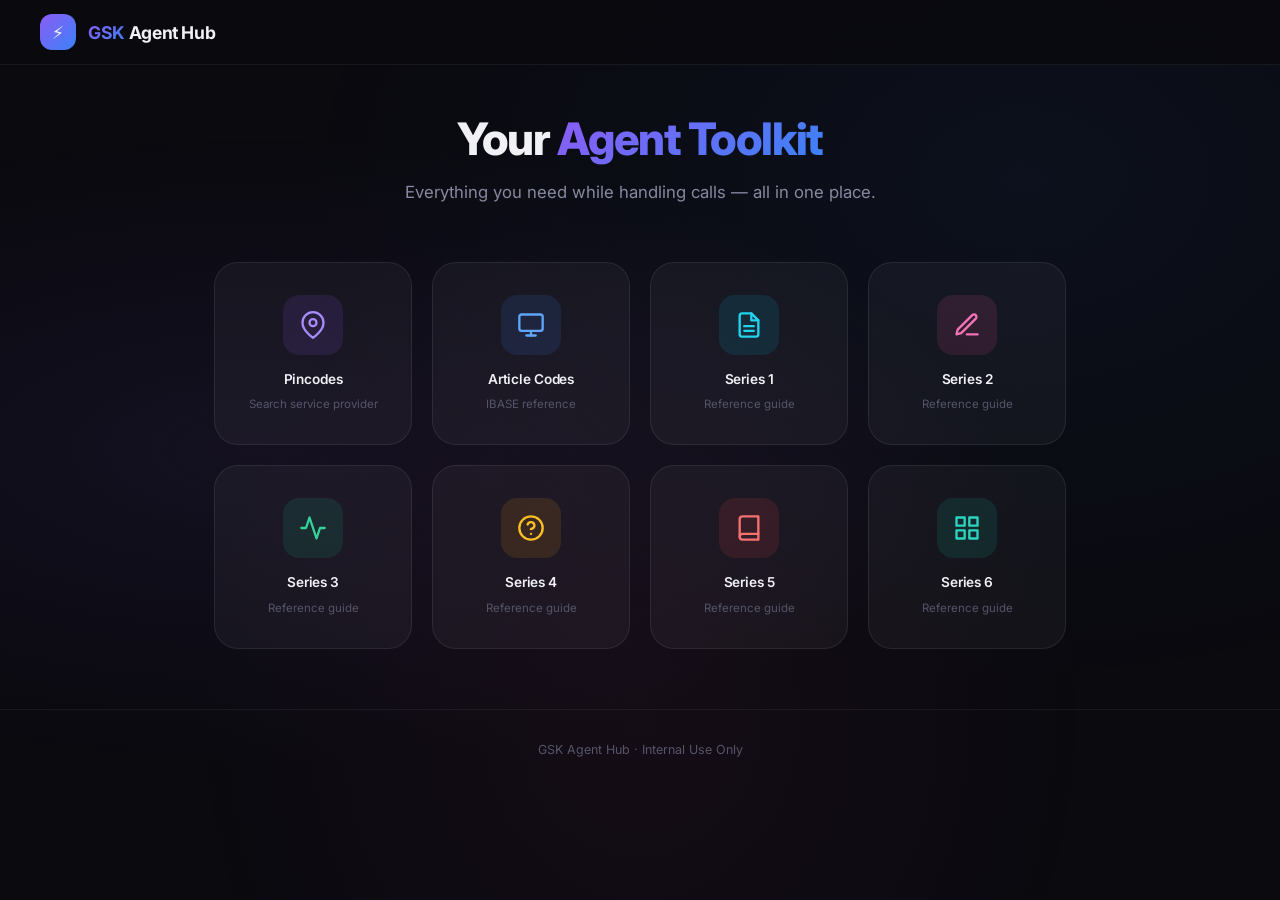
==== index.html @ f4df52eb "y" ====
<!DOCTYPE html>
<html lang="en">
  <head>
    <meta charset="UTF-8" />
    <meta name="viewport" content="width=device-width, initial-scale=1.0" />
    <meta name="description" content="GSK Agent Hub — Centralized tools for call center agents. Pincodes, article codes, IBASE, and more." />
    <title>GSK Agent Hub</title>
    <link rel="stylesheet" href="css/dashboard.css" />
  </head>
  <body>

    <!-- Navigation -->
    <nav class="nav-bar">
      <div class="nav-inner">
        <a href="index.html" class="nav-brand">
          <div class="nav-brand-icon">⚡</div>
          <div class="nav-brand-text"><span>GSK</span> Agent Hub</div>
        </a>
      </div>
    </nav>

    <!-- Header -->
    <header class="page-header animate-in">
      <h1>Your <span class="gradient-text">Agent Toolkit</span></h1>
      <p class="subtitle">Everything you need while handling calls — all in one place.</p>
    </header>

    <!-- Dashboard Icon Grid -->
    <section class="dashboard-grid" id="dashboardGrid">

      <!-- Tile 1: Pincodes -->
      <a href="pincodes.html" class="tile-link" id="tile-pincodes">
        <div class="dashboard-tile tile-purple animate-in animate-in-delay-1">
          <div class="tile-icon">
            <svg width="28" height="28" viewBox="0 0 24 24" fill="none" stroke="currentColor" stroke-width="2" stroke-linecap="round" stroke-linejoin="round">
              <path d="M21 10c0 7-9 13-9 13s-9-6-9-13a9 9 0 0 1 18 0z"/>
              <circle cx="12" cy="10" r="3"/>
            </svg>
          </div>
          <span class="tile-label">Pincodes</span>
          <span class="tile-desc">Search service provider</span>
        </div>
      </a>

      <!-- Tile 2: Article Codes / IBASE -->
      <a href="article-codes.html" class="tile-link" id="tile-article-codes">
        <div class="dashboard-tile tile-blue animate-in animate-in-delay-2">
          <div class="tile-icon">
            <svg width="28" height="28" viewBox="0 0 24 24" fill="none" stroke="currentColor" stroke-width="2" stroke-linecap="round" stroke-linejoin="round">
              <rect x="2" y="3" width="20" height="14" rx="2" ry="2"/>
              <line x1="8" y1="21" x2="16" y2="21"/>
              <line x1="12" y1="17" x2="12" y2="21"/>
            </svg>
          </div>
          <span class="tile-label">Article Codes</span>
          <span class="tile-desc">IBASE reference</span>
        </div>
      </a>

      <!-- Tile 3: Series 1 -->
      <a href="series-1.html" class="tile-link" id="tile-series-1">
        <div class="dashboard-tile tile-cyan animate-in animate-in-delay-3">
          <div class="tile-icon">
            <svg width="28" height="28" viewBox="0 0 24 24" fill="none" stroke="currentColor" stroke-width="2" stroke-linecap="round" stroke-linejoin="round">
              <path d="M14 2H6a2 2 0 0 0-2 2v16a2 2 0 0 0 2 2h12a2 2 0 0 0 2-2V8z"/>
              <polyline points="14 2 14 8 20 8"/>
              <line x1="16" y1="13" x2="8" y2="13"/>
              <line x1="16" y1="17" x2="8" y2="17"/>
            </svg>
          </div>
          <span class="tile-label">Series 1</span>
          <span class="tile-desc">Reference guide</span>
        </div>
      </a>

      <!-- Tile 4: Series 2 -->
      <a href="series-2.html" class="tile-link" id="tile-series-2">
        <div class="dashboard-tile tile-pink animate-in animate-in-delay-4">
          <div class="tile-icon">
            <svg width="28" height="28" viewBox="0 0 24 24" fill="none" stroke="currentColor" stroke-width="2" stroke-linecap="round" stroke-linejoin="round">
              <path d="M12 20h9"/>
              <path d="M16.5 3.5a2.121 2.121 0 0 1 3 3L7 19l-4 1 1-4L16.5 3.5z"/>
            </svg>
          </div>
          <span class="tile-label">Series 2</span>
          <span class="tile-desc">Reference guide</span>
        </div>
      </a>

      <!-- Tile 5: Series 3 -->
      <a href="series-3.html" class="tile-link" id="tile-series-3">
        <div class="dashboard-tile tile-green animate-in animate-in-delay-5">
          <div class="tile-icon">
            <svg width="28" height="28" viewBox="0 0 24 24" fill="none" stroke="currentColor" stroke-width="2" stroke-linecap="round" stroke-linejoin="round">
              <polyline points="22 12 18 12 15 21 9 3 6 12 2 12"/>
            </svg>
          </div>
          <span class="tile-label">Series 3</span>
          <span class="tile-desc">Reference guide</span>
        </div>
      </a>

      <!-- Tile 6: Series 4 -->
      <a href="series-4.html" class="tile-link" id="tile-series-4">
        <div class="dashboard-tile tile-orange animate-in animate-in-delay-6">
          <div class="tile-icon">
            <svg width="28" height="28" viewBox="0 0 24 24" fill="none" stroke="currentColor" stroke-width="2" stroke-linecap="round" stroke-linejoin="round">
              <circle cx="12" cy="12" r="10"/>
              <path d="M9.09 9a3 3 0 0 1 5.83 1c0 2-3 3-3 3"/>
              <line x1="12" y1="17" x2="12.01" y2="17"/>
            </svg>
          </div>
          <span class="tile-label">Series 4</span>
          <span class="tile-desc">Reference guide</span>
        </div>
      </a>

      <!-- Tile 7: Series 5 -->
      <a href="series-5.html" class="tile-link" id="tile-series-5">
        <div class="dashboard-tile tile-red animate-in animate-in-delay-7">
          <div class="tile-icon">
            <svg width="28" height="28" viewBox="0 0 24 24" fill="none" stroke="currentColor" stroke-width="2" stroke-linecap="round" stroke-linejoin="round">
              <path d="M4 19.5A2.5 2.5 0 0 1 6.5 17H20"/>
              <path d="M6.5 2H20v20H6.5A2.5 2.5 0 0 1 4 19.5v-15A2.5 2.5 0 0 1 6.5 2z"/>
            </svg>
          </div>
          <span class="tile-label">Series 5</span>
          <span class="tile-desc">Reference guide</span>
        </div>
      </a>

      <!-- Tile 8: Series 6 -->
      <a href="series-6.html" class="tile-link" id="tile-series-6">
        <div class="dashboard-tile tile-teal animate-in animate-in-delay-8">
          <div class="tile-icon">
            <svg width="28" height="28" viewBox="0 0 24 24" fill="none" stroke="currentColor" stroke-width="2" stroke-linecap="round" stroke-linejoin="round">
              <rect x="3" y="3" width="7" height="7"/>
              <rect x="14" y="3" width="7" height="7"/>
              <rect x="14" y="14" width="7" height="7"/>
              <rect x="3" y="14" width="7" height="7"/>
            </svg>
          </div>
          <span class="tile-label">Series 6</span>
          <span class="tile-desc">Reference guide</span>
        </div>
      </a>

    </section>

    <!-- Footer -->
    <footer class="dashboard-footer">
      GSK Agent Hub &middot; Internal Use Only
    </footer>

    <script src="js/dashboard.js"></script>
  </body>
</html>
---- css/dashboard.css ----
/* ============================================
   GSK Agent Hub — Design System & Dashboard CSS
   ============================================ */

@import url('https://fonts.googleapis.com/css2?family=Inter:wght@300;400;500;600;700;800;900&display=swap');

/* ---- CSS Custom Properties ---- */
:root {
  /* Colors */
  --bg-primary: #0a0a0f;
  --bg-secondary: #12121a;
  --bg-card: rgba(255, 255, 255, 0.04);
  --bg-card-hover: rgba(255, 255, 255, 0.08);
  --bg-glass: rgba(255, 255, 255, 0.06);
  --bg-nav: rgba(10, 10, 15, 0.85);

  --text-primary: #f0f0f5;
  --text-secondary: #8888a0;
  --text-muted: #55556a;

  --accent-purple: #8b5cf6;
  --accent-purple-glow: rgba(139, 92, 246, 0.3);
  --accent-blue: #3b82f6;
  --accent-cyan: #06b6d4;
  --accent-pink: #ec4899;
  --accent-green: #10b981;
  --accent-orange: #f59e0b;
  --accent-red: #ef4444;

  --gradient-primary: linear-gradient(135deg, #8b5cf6, #3b82f6);
  --gradient-warm: linear-gradient(135deg, #f59e0b, #ec4899);
  --gradient-cool: linear-gradient(135deg, #06b6d4, #8b5cf6);
  --gradient-mesh: radial-gradient(ellipse at 20% 50%, rgba(139, 92, 246, 0.08) 0%, transparent 50%),
                   radial-gradient(ellipse at 80% 20%, rgba(59, 130, 246, 0.06) 0%, transparent 50%),
                   radial-gradient(ellipse at 50% 80%, rgba(236, 72, 153, 0.05) 0%, transparent 50%);

  /* Borders */
  --border-subtle: rgba(255, 255, 255, 0.06);
  --border-card: rgba(255, 255, 255, 0.08);
  --border-hover: rgba(139, 92, 246, 0.3);

  /* Radius */
  --radius-sm: 12px;
  --radius-md: 16px;
  --radius-lg: 24px;
  --radius-xl: 32px;
  --radius-full: 50px;

  /* Shadows */
  --shadow-sm: 0 2px 8px rgba(0, 0, 0, 0.2);
  --shadow-md: 0 8px 24px rgba(0, 0, 0, 0.3);
  --shadow-lg: 0 16px 48px rgba(0, 0, 0, 0.4);
  --shadow-glow: 0 0 40px rgba(139, 92, 246, 0.15);

  /* Transitions */
  --ease-out: cubic-bezier(0.16, 1, 0.3, 1);
  --ease-spring: cubic-bezier(0.34, 1.56, 0.64, 1);
  --duration-fast: 0.2s;
  --duration-normal: 0.35s;
  --duration-slow: 0.5s;

  /* Font */
  --font-family: 'Inter', system-ui, -apple-system, sans-serif;
}

/* ---- Reset & Base ---- */
*,
*::before,
*::after {
  box-sizing: border-box;
  margin: 0;
  padding: 0;
}

html {
  scroll-behavior: smooth;
}

body {
  font-family: var(--font-family);
  background-color: var(--bg-primary);
  color: var(--text-primary);
  min-height: 100vh;
  overflow-x: hidden;
  -webkit-font-smoothing: antialiased;
  -moz-osx-font-smoothing: grayscale;
}

/* ---- Background Mesh ---- */
body::before {
  content: '';
  position: fixed;
  top: 0;
  left: 0;
  right: 0;
  bottom: 0;
  background: var(--gradient-mesh);
  pointer-events: none;
  z-index: 0;
}

/* ---- Navigation Bar ---- */
.nav-bar {
  position: sticky;
  top: 0;
  z-index: 100;
  background: var(--bg-nav);
  backdrop-filter: blur(20px);
  -webkit-backdrop-filter: blur(20px);
  border-bottom: 1px solid var(--border-subtle);
  padding: 0 24px;
}

.nav-inner {
  max-width: 1200px;
  margin: 0 auto;
  display: flex;
  align-items: center;
  justify-content: space-between;
  height: 64px;
}

.nav-brand {
  display: flex;
  align-items: center;
  gap: 12px;
  text-decoration: none;
  color: var(--text-primary);
}

.nav-brand-icon {
  width: 36px;
  height: 36px;
  background: var(--gradient-primary);
  border-radius: var(--radius-sm);
  display: flex;
  align-items: center;
  justify-content: center;
  font-size: 1.1rem;
}

.nav-brand-text {
  font-weight: 700;
  font-size: 1.1rem;
  letter-spacing: -0.02em;
}

.nav-brand-text span {
  background: var(--gradient-primary);
  -webkit-background-clip: text;
  -webkit-text-fill-color: transparent;
  background-clip: text;
}

.nav-back {
  display: flex;
  align-items: center;
  gap: 8px;
  color: var(--text-secondary);
  text-decoration: none;
  font-size: 0.9rem;
  font-weight: 500;
  padding: 8px 16px;
  border-radius: var(--radius-full);
  border: 1px solid var(--border-subtle);
  transition: all var(--duration-fast) ease;
}

.nav-back:hover {
  color: var(--text-primary);
  background: var(--bg-card-hover);
  border-color: var(--border-hover);
}

.nav-back svg {
  width: 16px;
  height: 16px;
}

/* ---- Page Header ---- */
.page-header {
  text-align: center;
  padding: 48px 24px 16px;
  position: relative;
  z-index: 1;
}

.page-header h1 {
  font-size: clamp(1.8rem, 4vw, 2.8rem);
  font-weight: 800;
  letter-spacing: -0.03em;
  line-height: 1.2;
  margin-bottom: 12px;
}

.page-header h1 .gradient-text {
  background: var(--gradient-primary);
  -webkit-background-clip: text;
  -webkit-text-fill-color: transparent;
  background-clip: text;
}

.page-header .subtitle {
  color: var(--text-secondary);
  font-size: 1.05rem;
  font-weight: 400;
  max-width: 500px;
  margin: 0 auto;
  line-height: 1.6;
}

/* ---- Dashboard Icon Grid ---- */
.dashboard-grid {
  max-width: 900px;
  margin: 40px auto 60px;
  padding: 0 24px;
  display: grid;
  grid-template-columns: repeat(4, 1fr);
  gap: 20px;
  position: relative;
  z-index: 1;
}

.tile-link {
  text-decoration: none;
  color: inherit;
  display: block;
}

.dashboard-tile {
  background: var(--bg-card);
  border: 1px solid var(--border-card);
  border-radius: var(--radius-lg);
  padding: 32px 20px;
  display: flex;
  flex-direction: column;
  align-items: center;
  gap: 16px;
  cursor: pointer;
  position: relative;
  overflow: hidden;
  transition: all var(--duration-normal) var(--ease-out);
}

.dashboard-tile::before {
  content: '';
  position: absolute;
  top: 0;
  left: 0;
  right: 0;
  height: 2px;
  background: var(--tile-accent, var(--gradient-primary));
  opacity: 0;
  transition: opacity var(--duration-normal) ease;
}

.dashboard-tile:hover {
  background: var(--bg-card-hover);
  border-color: var(--border-hover);
  transform: translateY(-6px);
  box-shadow: var(--shadow-glow);
}

.dashboard-tile:hover::before {
  opacity: 1;
}

.dashboard-tile:active {
  transform: translateY(-2px) scale(0.98);
}

.tile-icon {
  width: 60px;
  height: 60px;
  border-radius: var(--radius-md);
  display: flex;
  align-items: center;
  justify-content: center;
  font-size: 1.6rem;
  background: var(--tile-accent-bg, rgba(139, 92, 246, 0.12));
  color: var(--tile-accent-color, var(--accent-purple));
  transition: all var(--duration-normal) var(--ease-spring);
}

.dashboard-tile:hover .tile-icon {
  transform: scale(1.1);
}

.tile-label {
  font-size: 0.85rem;
  font-weight: 600;
  text-align: center;
  color: var(--text-primary);
  letter-spacing: -0.01em;
  line-height: 1.3;
}

.tile-desc {
  font-size: 0.72rem;
  color: var(--text-muted);
  text-align: center;
  line-height: 1.4;
  margin-top: -8px;
}

/* Tile accent variations */
.tile-purple { --tile-accent: var(--gradient-primary); --tile-accent-bg: rgba(139, 92, 246, 0.12); --tile-accent-color: #a78bfa; }
.tile-blue { --tile-accent: linear-gradient(135deg, #3b82f6, #06b6d4); --tile-accent-bg: rgba(59, 130, 246, 0.12); --tile-accent-color: #60a5fa; }
.tile-cyan { --tile-accent: linear-gradient(135deg, #06b6d4, #10b981); --tile-accent-bg: rgba(6, 182, 212, 0.12); --tile-accent-color: #22d3ee; }
.tile-pink { --tile-accent: linear-gradient(135deg, #ec4899, #f43f5e); --tile-accent-bg: rgba(236, 72, 153, 0.12); --tile-accent-color: #f472b6; }
.tile-green { --tile-accent: linear-gradient(135deg, #10b981, #34d399); --tile-accent-bg: rgba(16, 185, 129, 0.12); --tile-accent-color: #34d399; }
.tile-orange { --tile-accent: linear-gradient(135deg, #f59e0b, #f97316); --tile-accent-bg: rgba(245, 158, 11, 0.12); --tile-accent-color: #fbbf24; }
.tile-red { --tile-accent: linear-gradient(135deg, #ef4444, #ec4899); --tile-accent-bg: rgba(239, 68, 68, 0.12); --tile-accent-color: #f87171; }
.tile-teal { --tile-accent: linear-gradient(135deg, #14b8a6, #06b6d4); --tile-accent-bg: rgba(20, 184, 166, 0.12); --tile-accent-color: #2dd4bf; }

/* ---- Sub-page content area ---- */
.page-content {
  max-width: 600px;
  margin: 0 auto;
  padding: 20px 24px 60px;
  position: relative;
  z-index: 1;
}

/* ---- Search Component ---- */
.search-wrapper {
  position: relative;
  margin-bottom: 30px;
}

.search-input {
  width: 100%;
  padding: 18px 25px 18px 52px;
  font-size: 1.05rem;
  font-family: var(--font-family);
  font-weight: 500;
  border: 1px solid var(--border-card);
  border-radius: var(--radius-full);
  background: var(--bg-card);
  color: var(--text-primary);
  outline: none;
  transition: all var(--duration-normal) ease;
  box-sizing: border-box;
}

.search-input::placeholder {
  color: var(--text-muted);
  font-weight: 400;
}

.search-input:focus {
  border-color: var(--accent-purple);
  box-shadow: 0 0 0 3px var(--accent-purple-glow), var(--shadow-md);
  background: var(--bg-card-hover);
}

.search-icon {
  position: absolute;
  left: 20px;
  top: 50%;
  transform: translateY(-50%);
  color: var(--text-muted);
  pointer-events: none;
  transition: color var(--duration-fast) ease;
}

.search-input:focus ~ .search-icon {
  color: var(--accent-purple);
}

/* ---- Bento Results Grid ---- */
.bento-grid {
  display: grid;
  grid-template-columns: repeat(2, 1fr);
  gap: 14px;
  opacity: 0;
  transform: translateY(15px);
  transition: all 0.4s var(--ease-out);
  visibility: hidden;
  position: absolute;
  width: calc(100% - 48px);
}

.bento-grid.show {
  opacity: 1;
  transform: translateY(0);
  visibility: visible;
  position: relative;
  width: 100%;
}

.bento-card {
  background: var(--bg-card);
  border: 1px solid var(--border-card);
  padding: 20px;
  border-radius: var(--radius-lg);
  text-align: left;
  display: flex;
  flex-direction: column;
  justify-content: center;
  transition: all var(--duration-normal) ease;
}

.bento-card:hover {
  border-color: var(--border-hover);
  background: var(--bg-card-hover);
}

.card-full {
  grid-column: span 2;
}

.bento-label {
  font-size: 0.7rem;
  text-transform: uppercase;
  letter-spacing: 1.2px;
  color: var(--text-muted);
  margin-bottom: 8px;
  font-weight: 600;
}

.bento-value {
  font-size: 1.1rem;
  font-weight: 700;
  color: var(--text-primary);
  margin: 0;
  word-wrap: break-word;
}

/* Error message */
.error-msg {
  display: none;
  color: var(--accent-red);
  margin-top: 20px;
  font-weight: 500;
  text-align: center;
  padding: 16px;
  background: rgba(239, 68, 68, 0.08);
  border: 1px solid rgba(239, 68, 68, 0.15);
  border-radius: var(--radius-md);
}

/* ---- Placeholder Page ---- */
.placeholder-container {
  text-align: center;
  padding: 80px 24px;
  position: relative;
  z-index: 1;
}

.placeholder-icon {
  width: 100px;
  height: 100px;
  border-radius: var(--radius-xl);
  display: flex;
  align-items: center;
  justify-content: center;
  font-size: 2.5rem;
  margin: 0 auto 28px;
  background: var(--bg-card);
  border: 1px solid var(--border-card);
}

.placeholder-title {
  font-size: 1.5rem;
  font-weight: 700;
  margin-bottom: 12px;
  letter-spacing: -0.02em;
}

.placeholder-desc {
  color: var(--text-secondary);
  font-size: 1rem;
  max-width: 400px;
  margin: 0 auto;
  line-height: 1.6;
}

.badge-coming-soon {
  display: inline-block;
  margin-top: 24px;
  padding: 8px 20px;
  font-size: 0.78rem;
  font-weight: 600;
  text-transform: uppercase;
  letter-spacing: 1.5px;
  color: var(--accent-purple);
  background: rgba(139, 92, 246, 0.1);
  border: 1px solid rgba(139, 92, 246, 0.2);
  border-radius: var(--radius-full);
}

/* ---- Animations ---- */
@keyframes fadeInUp {
  from {
    opacity: 0;
    transform: translateY(20px);
  }
  to {
    opacity: 1;
    transform: translateY(0);
  }
}

@keyframes fadeIn {
  from { opacity: 0; }
  to { opacity: 1; }
}

.animate-in {
  animation: fadeInUp 0.6s var(--ease-out) forwards;
  opacity: 0;
}

.animate-in-delay-1 { animation-delay: 0.08s; }
.animate-in-delay-2 { animation-delay: 0.16s; }
.animate-in-delay-3 { animation-delay: 0.24s; }
.animate-in-delay-4 { animation-delay: 0.32s; }
.animate-in-delay-5 { animation-delay: 0.40s; }
.animate-in-delay-6 { animation-delay: 0.48s; }
.animate-in-delay-7 { animation-delay: 0.56s; }
.animate-in-delay-8 { animation-delay: 0.64s; }

/* ---- Footer ---- */
.dashboard-footer {
  text-align: center;
  padding: 32px 24px;
  color: var(--text-muted);
  font-size: 0.78rem;
  border-top: 1px solid var(--border-subtle);
  position: relative;
  z-index: 1;
}

/* ---- Responsive ---- */
@media (max-width: 768px) {
  .dashboard-grid {
    grid-template-columns: repeat(2, 1fr);
    gap: 14px;
    margin: 24px auto 40px;
  }

  .dashboard-tile {
    padding: 24px 16px;
  }

  .tile-icon {
    width: 48px;
    height: 48px;
    font-size: 1.3rem;
  }

  .tile-label {
    font-size: 0.78rem;
  }

  .page-header {
    padding: 32px 20px 12px;
  }

  .nav-inner {
    height: 56px;
  }
}

@media (max-width: 480px) {
  .dashboard-grid {
    grid-template-columns: repeat(2, 1fr);
    gap: 10px;
    padding: 0 16px;
  }

  .dashboard-tile {
    padding: 20px 12px;
    gap: 10px;
  }

  .tile-icon {
    width: 42px;
    height: 42px;
    font-size: 1.15rem;
    border-radius: var(--radius-sm);
  }

  .page-content {
    padding: 16px 16px 40px;
  }
}
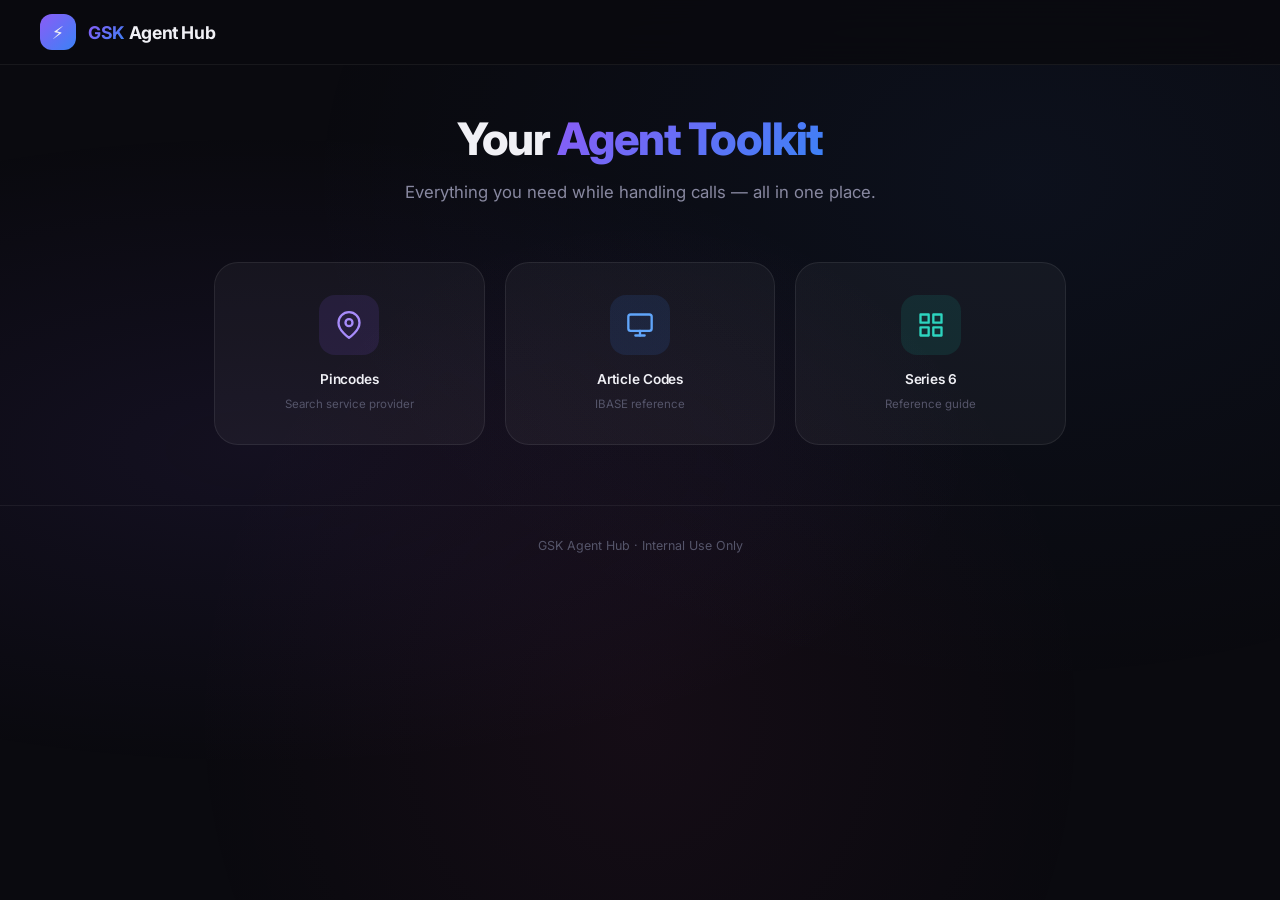
==== commit ad100843: "Done" ====
--- a/index.html
+++ b/index.html
@@ -57,81 +57,10 @@
         </div>
       </a>
 
-      <!-- Tile 3: Series 1 -->
-      <a href="series-1.html" class="tile-link" id="tile-series-1">
-        <div class="dashboard-tile tile-cyan animate-in animate-in-delay-3">
-          <div class="tile-icon">
-            <svg width="28" height="28" viewBox="0 0 24 24" fill="none" stroke="currentColor" stroke-width="2" stroke-linecap="round" stroke-linejoin="round">
-              <path d="M14 2H6a2 2 0 0 0-2 2v16a2 2 0 0 0 2 2h12a2 2 0 0 0 2-2V8z"/>
-              <polyline points="14 2 14 8 20 8"/>
-              <line x1="16" y1="13" x2="8" y2="13"/>
-              <line x1="16" y1="17" x2="8" y2="17"/>
-            </svg>
-          </div>
-          <span class="tile-label">Series 1</span>
-          <span class="tile-desc">Reference guide</span>
-        </div>
-      </a>
-
-      <!-- Tile 4: Series 2 -->
-      <a href="series-2.html" class="tile-link" id="tile-series-2">
-        <div class="dashboard-tile tile-pink animate-in animate-in-delay-4">
-          <div class="tile-icon">
-            <svg width="28" height="28" viewBox="0 0 24 24" fill="none" stroke="currentColor" stroke-width="2" stroke-linecap="round" stroke-linejoin="round">
-              <path d="M12 20h9"/>
-              <path d="M16.5 3.5a2.121 2.121 0 0 1 3 3L7 19l-4 1 1-4L16.5 3.5z"/>
-            </svg>
-          </div>
-          <span class="tile-label">Series 2</span>
-          <span class="tile-desc">Reference guide</span>
-        </div>
-      </a>
-
-      <!-- Tile 5: Series 3 -->
-      <a href="series-3.html" class="tile-link" id="tile-series-3">
-        <div class="dashboard-tile tile-green animate-in animate-in-delay-5">
-          <div class="tile-icon">
-            <svg width="28" height="28" viewBox="0 0 24 24" fill="none" stroke="currentColor" stroke-width="2" stroke-linecap="round" stroke-linejoin="round">
-              <polyline points="22 12 18 12 15 21 9 3 6 12 2 12"/>
-            </svg>
-          </div>
-          <span class="tile-label">Series 3</span>
-          <span class="tile-desc">Reference guide</span>
-        </div>
-      </a>
-
-      <!-- Tile 6: Series 4 -->
-      <a href="series-4.html" class="tile-link" id="tile-series-4">
-        <div class="dashboard-tile tile-orange animate-in animate-in-delay-6">
-          <div class="tile-icon">
-            <svg width="28" height="28" viewBox="0 0 24 24" fill="none" stroke="currentColor" stroke-width="2" stroke-linecap="round" stroke-linejoin="round">
-              <circle cx="12" cy="12" r="10"/>
-              <path d="M9.09 9a3 3 0 0 1 5.83 1c0 2-3 3-3 3"/>
-              <line x1="12" y1="17" x2="12.01" y2="17"/>
-            </svg>
-          </div>
-          <span class="tile-label">Series 4</span>
-          <span class="tile-desc">Reference guide</span>
-        </div>
-      </a>
-
-      <!-- Tile 7: Series 5 -->
-      <a href="series-5.html" class="tile-link" id="tile-series-5">
-        <div class="dashboard-tile tile-red animate-in animate-in-delay-7">
-          <div class="tile-icon">
-            <svg width="28" height="28" viewBox="0 0 24 24" fill="none" stroke="currentColor" stroke-width="2" stroke-linecap="round" stroke-linejoin="round">
-              <path d="M4 19.5A2.5 2.5 0 0 1 6.5 17H20"/>
-              <path d="M6.5 2H20v20H6.5A2.5 2.5 0 0 1 4 19.5v-15A2.5 2.5 0 0 1 6.5 2z"/>
-            </svg>
-          </div>
-          <span class="tile-label">Series 5</span>
-          <span class="tile-desc">Reference guide</span>
-        </div>
-      </a>
 
       <!-- Tile 8: Series 6 -->
       <a href="series-6.html" class="tile-link" id="tile-series-6">
-        <div class="dashboard-tile tile-teal animate-in animate-in-delay-8">
+        <div class="dashboard-tile tile-teal animate-in animate-in-delay-3">
           <div class="tile-icon">
             <svg width="28" height="28" viewBox="0 0 24 24" fill="none" stroke="currentColor" stroke-width="2" stroke-linecap="round" stroke-linejoin="round">
               <rect x="3" y="3" width="7" height="7"/>
--- a/css/dashboard.css
+++ b/css/dashboard.css
@@ -215,7 +215,7 @@
   margin: 40px auto 60px;
   padding: 0 24px;
   display: grid;
-  grid-template-columns: repeat(4, 1fr);
+  grid-template-columns: repeat(3, 1fr);
   gap: 20px;
   position: relative;
   z-index: 1;
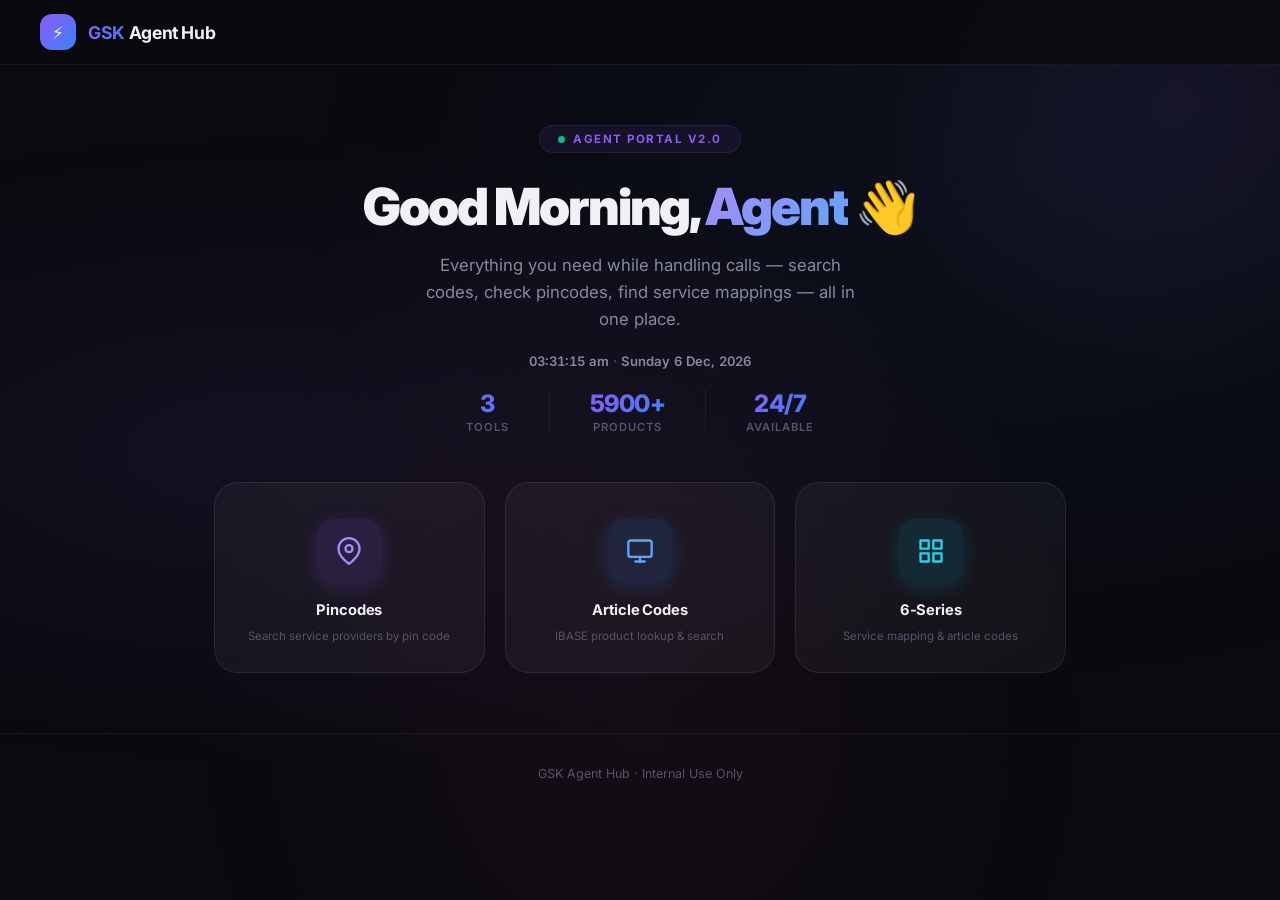
==== commit 37f4679d: "UI update" ====
--- a/index.html
+++ b/index.html
@@ -1,86 +1,462 @@
 <!DOCTYPE html>
 <html lang="en">
-  <head>
-    <meta charset="UTF-8" />
-    <meta name="viewport" content="width=device-width, initial-scale=1.0" />
-    <meta name="description" content="GSK Agent Hub — Centralized tools for call center agents. Pincodes, article codes, IBASE, and more." />
-    <title>GSK Agent Hub</title>
-    <link rel="stylesheet" href="css/dashboard.css" />
-  </head>
-  <body>
-
-    <!-- Navigation -->
-    <nav class="nav-bar">
-      <div class="nav-inner">
-        <a href="index.html" class="nav-brand">
-          <div class="nav-brand-icon">⚡</div>
-          <div class="nav-brand-text"><span>GSK</span> Agent Hub</div>
-        </a>
+<head>
+  <meta charset="UTF-8" />
+  <meta name="viewport" content="width=device-width, initial-scale=1.0" />
+  <meta name="description" content="GSK Agent Hub — Centralized tools for call center agents." />
+  <title>GSK Agent Hub</title>
+  <link rel="stylesheet" href="css/dashboard.css" />
+  <style>
+    /* ---- Homepage Premium Overrides ---- */
+    body::after {
+      content: '';
+      position: fixed;
+      width: 600px; height: 600px;
+      background: radial-gradient(circle, rgba(139,92,246,0.08) 0%, transparent 70%);
+      top: -200px; right: -200px;
+      border-radius: 50%;
+      pointer-events: none;
+      z-index: 0;
+      animation: floatOrb 15s ease-in-out infinite;
+    }
+
+    @keyframes floatOrb {
+      0%, 100% { transform: translate(0, 0) scale(1); }
+      33% { transform: translate(-60px, 40px) scale(1.1); }
+      66% { transform: translate(30px, -30px) scale(0.95); }
+    }
+
+    /* Hero Section */
+    .hero {
+      text-align: center;
+      padding: 60px 24px 20px;
+      position: relative;
+      z-index: 1;
+    }
+
+    .hero-badge {
+      display: inline-flex;
+      align-items: center;
+      gap: 8px;
+      padding: 6px 18px;
+      border-radius: var(--radius-full);
+      background: rgba(139, 92, 246, 0.08);
+      border: 1px solid rgba(139, 92, 246, 0.15);
+      color: var(--accent-purple);
+      font-size: 0.72rem;
+      font-weight: 700;
+      text-transform: uppercase;
+      letter-spacing: 1.5px;
+      margin-bottom: 24px;
+      animation: fadeInUp 0.5s var(--ease-out) both;
+    }
+
+    .hero-badge .pulse-dot {
+      width: 7px; height: 7px;
+      background: var(--accent-green);
+      border-radius: 50%;
+      animation: pulse 2s ease-in-out infinite;
+    }
+
+    @keyframes pulse {
+      0%, 100% { opacity: 1; transform: scale(1); }
+      50% { opacity: 0.5; transform: scale(0.7); }
+    }
+
+    .hero h1 {
+      font-size: clamp(2rem, 5vw, 3.2rem);
+      font-weight: 900;
+      letter-spacing: -0.04em;
+      line-height: 1.15;
+      margin-bottom: 16px;
+      animation: fadeInUp 0.6s var(--ease-out) 0.1s both;
+    }
+
+    .hero h1 .gradient-text {
+      background: linear-gradient(135deg, #a78bfa, #60a5fa, #22d3ee);
+      -webkit-background-clip: text;
+      -webkit-text-fill-color: transparent;
+      background-clip: text;
+      background-size: 200% 200%;
+      animation: gradientShift 4s ease-in-out infinite;
+    }
+
+    @keyframes gradientShift {
+      0%, 100% { background-position: 0% 50%; }
+      50% { background-position: 100% 50%; }
+    }
+
+    .hero .subtitle {
+      color: var(--text-secondary);
+      font-size: 1.05rem;
+      max-width: 450px;
+      margin: 0 auto;
+      line-height: 1.6;
+      animation: fadeInUp 0.6s var(--ease-out) 0.2s both;
+    }
+
+    .hero-clock {
+      margin-top: 20px;
+      font-size: 0.82rem;
+      color: var(--text-muted);
+      font-weight: 500;
+      font-variant-numeric: tabular-nums;
+      animation: fadeInUp 0.6s var(--ease-out) 0.3s both;
+    }
+    .hero-clock span {
+      color: var(--text-secondary);
+      font-weight: 600;
+    }
+
+    /* Premium Tiles */
+    .home-grid {
+      max-width: 900px;
+      margin: 36px auto 60px;
+      padding: 0 24px;
+      display: grid;
+      grid-template-columns: repeat(3, 1fr);
+      gap: 20px;
+      position: relative;
+      z-index: 1;
+    }
+
+    .home-tile-link {
+      text-decoration: none;
+      color: inherit;
+      display: block;
+    }
+
+    .home-tile {
+      position: relative;
+      background: var(--bg-card);
+      border: 1px solid var(--border-card);
+      border-radius: var(--radius-lg);
+      padding: 36px 20px 28px;
+      display: flex;
+      flex-direction: column;
+      align-items: center;
+      gap: 18px;
+      cursor: pointer;
+      overflow: hidden;
+      transition: all var(--duration-normal) var(--ease-out);
+    }
+
+    /* Top accent glow */
+    .home-tile::before {
+      content: '';
+      position: absolute;
+      top: 0; left: 0; right: 0;
+      height: 3px;
+      background: var(--tile-gradient);
+      opacity: 0;
+      transition: opacity var(--duration-normal) ease;
+    }
+
+    /* Shimmer effect */
+    .home-tile::after {
+      content: '';
+      position: absolute;
+      top: 0; left: -100%;
+      width: 60%; height: 100%;
+      background: linear-gradient(90deg, transparent, rgba(255,255,255,0.03), transparent);
+      transition: none;
+    }
+
+    .home-tile:hover {
+      background: var(--bg-card-hover);
+      border-color: var(--tile-border-hover, var(--border-hover));
+      transform: translateY(-8px);
+      box-shadow: var(--tile-shadow);
+    }
+
+    .home-tile:hover::before { opacity: 1; }
+
+    .home-tile:hover::after {
+      left: 100%;
+      transition: left 0.6s ease;
+    }
+
+    .home-tile:active {
+      transform: translateY(-3px) scale(0.98);
+    }
+
+    /* Tile icon */
+    .home-tile-icon {
+      width: 64px; height: 64px;
+      border-radius: var(--radius-md);
+      display: flex;
+      align-items: center;
+      justify-content: center;
+      font-size: 1.6rem;
+      background: var(--tile-icon-bg);
+      color: var(--tile-icon-color);
+      transition: all var(--duration-normal) var(--ease-spring);
+      box-shadow: 0 4px 20px var(--tile-icon-glow, transparent);
+    }
+
+    .home-tile:hover .home-tile-icon {
+      transform: scale(1.12) rotate(-3deg);
+      box-shadow: 0 8px 30px var(--tile-icon-glow);
+    }
+
+    .home-tile-label {
+      font-size: 0.92rem;
+      font-weight: 700;
+      text-align: center;
+      letter-spacing: -0.01em;
+      line-height: 1.3;
+    }
+
+    .home-tile-desc {
+      font-size: 0.72rem;
+      color: var(--text-muted);
+      text-align: center;
+      line-height: 1.4;
+      margin-top: -10px;
+    }
+
+    .home-tile-arrow {
+      position: absolute;
+      bottom: 14px; right: 16px;
+      opacity: 0;
+      transform: translateX(-6px);
+      transition: all var(--duration-fast) ease;
+      color: var(--text-muted);
+    }
+
+    .home-tile:hover .home-tile-arrow {
+      opacity: 0.6;
+      transform: translateX(0);
+    }
+
+    /* Tile color variants */
+    .t-purple {
+      --tile-gradient: linear-gradient(135deg, #a78bfa, #8b5cf6);
+      --tile-border-hover: rgba(139,92,246,0.35);
+      --tile-shadow: 0 12px 40px rgba(139,92,246,0.15), 0 0 0 1px rgba(139,92,246,0.1);
+      --tile-icon-bg: rgba(139,92,246,0.12);
+      --tile-icon-color: #a78bfa;
+      --tile-icon-glow: rgba(139,92,246,0.2);
+    }
+    .t-blue {
+      --tile-gradient: linear-gradient(135deg, #60a5fa, #3b82f6);
+      --tile-border-hover: rgba(59,130,246,0.35);
+      --tile-shadow: 0 12px 40px rgba(59,130,246,0.15), 0 0 0 1px rgba(59,130,246,0.1);
+      --tile-icon-bg: rgba(59,130,246,0.12);
+      --tile-icon-color: #60a5fa;
+      --tile-icon-glow: rgba(59,130,246,0.2);
+    }
+    .t-cyan {
+      --tile-gradient: linear-gradient(135deg, #22d3ee, #06b6d4);
+      --tile-border-hover: rgba(6,182,212,0.35);
+      --tile-shadow: 0 12px 40px rgba(6,182,212,0.15), 0 0 0 1px rgba(6,182,212,0.1);
+      --tile-icon-bg: rgba(6,182,212,0.12);
+      --tile-icon-color: #22d3ee;
+      --tile-icon-glow: rgba(6,182,212,0.2);
+    }
+
+    /* Stats bar */
+    .stats-bar {
+      max-width: 900px;
+      margin: 0 auto 48px;
+      padding: 0 24px;
+      display: flex;
+      justify-content: center;
+      gap: 40px;
+      position: relative;
+      z-index: 1;
+      animation: fadeInUp 0.6s var(--ease-out) 0.5s both;
+    }
+
+    .stat-item {
+      text-align: center;
+    }
+
+    .stat-value {
+      font-size: 1.5rem;
+      font-weight: 800;
+      letter-spacing: -0.02em;
+      background: var(--gradient-primary);
+      -webkit-background-clip: text;
+      -webkit-text-fill-color: transparent;
+      background-clip: text;
+    }
+
+    .stat-label {
+      font-size: 0.7rem;
+      color: var(--text-muted);
+      text-transform: uppercase;
+      letter-spacing: 1px;
+      font-weight: 600;
+      margin-top: 2px;
+    }
+
+    /* Divider */
+    .stat-divider {
+      width: 1px;
+      background: var(--border-subtle);
+      align-self: stretch;
+    }
+
+    /* Responsive */
+    @media (max-width: 640px) {
+      .home-grid {
+        grid-template-columns: 1fr;
+        gap: 14px;
+        max-width: 400px;
+      }
+      .home-tile {
+        flex-direction: row;
+        padding: 22px 20px;
+        gap: 16px;
+        text-align: left;
+      }
+      .home-tile-icon { width: 50px; height: 50px; flex-shrink: 0; }
+      .home-tile-label, .home-tile-desc { text-align: left; }
+      .home-tile-desc { margin-top: 0; }
+      .home-tile:hover { transform: translateX(6px) translateY(0); }
+      .hero { padding: 40px 20px 16px; }
+      .stats-bar { gap: 24px; }
+      .stat-value { font-size: 1.2rem; }
+    }
+  </style>
+</head>
+<body>
+
+  <!-- Navigation -->
+  <nav class="nav-bar">
+    <div class="nav-inner">
+      <a href="index.html" class="nav-brand">
+        <div class="nav-brand-icon">⚡</div>
+        <div class="nav-brand-text"><span>GSK</span> Agent Hub</div>
+      </a>
+    </div>
+  </nav>
+
+  <!-- Hero -->
+  <section class="hero">
+    <div class="hero-badge">
+      <span class="pulse-dot"></span>
+      Agent Portal v2.0
+    </div>
+    <h1 id="greeting">Your <span class="gradient-text">Agent Toolkit</span></h1>
+    <p class="subtitle">Everything you need while handling calls — search codes, check pincodes, find service mappings — all in one place.</p>
+    <div class="hero-clock">
+      <span id="liveTime"></span> · <span id="liveDate"></span>
+    </div>
+  </section>
+
+  <!-- Stats Bar -->
+  <div class="stats-bar">
+    <div class="stat-item">
+      <div class="stat-value">3</div>
+      <div class="stat-label">Tools</div>
+    </div>
+    <div class="stat-divider"></div>
+    <div class="stat-item">
+      <div class="stat-value" id="productCount">5900+</div>
+      <div class="stat-label">Products</div>
+    </div>
+    <div class="stat-divider"></div>
+    <div class="stat-item">
+      <div class="stat-value">24/7</div>
+      <div class="stat-label">Available</div>
+    </div>
+  </div>
+
+  <!-- Dashboard Tiles -->
+  <section class="home-grid">
+
+    <!-- Pincodes -->
+    <a href="pincodes.html" class="home-tile-link" id="tile-pincodes">
+      <div class="home-tile t-purple animate-in animate-in-delay-1">
+        <div class="home-tile-icon">
+          <svg width="28" height="28" viewBox="0 0 24 24" fill="none" stroke="currentColor" stroke-width="2" stroke-linecap="round" stroke-linejoin="round">
+            <path d="M21 10c0 7-9 13-9 13s-9-6-9-13a9 9 0 0 1 18 0z"/>
+            <circle cx="12" cy="10" r="3"/>
+          </svg>
+        </div>
+        <span class="home-tile-label">Pincodes</span>
+        <span class="home-tile-desc">Search service providers by pin code</span>
+        <svg class="home-tile-arrow" width="16" height="16" viewBox="0 0 24 24" fill="none" stroke="currentColor" stroke-width="2"><path d="M5 12h14M12 5l7 7-7 7"/></svg>
       </div>
-    </nav>
-
-    <!-- Header -->
-    <header class="page-header animate-in">
-      <h1>Your <span class="gradient-text">Agent Toolkit</span></h1>
-      <p class="subtitle">Everything you need while handling calls — all in one place.</p>
-    </header>
-
-    <!-- Dashboard Icon Grid -->
-    <section class="dashboard-grid" id="dashboardGrid">
-
-      <!-- Tile 1: Pincodes -->
-      <a href="pincodes.html" class="tile-link" id="tile-pincodes">
-        <div class="dashboard-tile tile-purple animate-in animate-in-delay-1">
-          <div class="tile-icon">
-            <svg width="28" height="28" viewBox="0 0 24 24" fill="none" stroke="currentColor" stroke-width="2" stroke-linecap="round" stroke-linejoin="round">
-              <path d="M21 10c0 7-9 13-9 13s-9-6-9-13a9 9 0 0 1 18 0z"/>
-              <circle cx="12" cy="10" r="3"/>
-            </svg>
-          </div>
-          <span class="tile-label">Pincodes</span>
-          <span class="tile-desc">Search service provider</span>
+    </a>
+
+    <!-- Article Codes -->
+    <a href="article-codes.html" class="home-tile-link" id="tile-article-codes">
+      <div class="home-tile t-blue animate-in animate-in-delay-2">
+        <div class="home-tile-icon">
+          <svg width="28" height="28" viewBox="0 0 24 24" fill="none" stroke="currentColor" stroke-width="2" stroke-linecap="round" stroke-linejoin="round">
+            <rect x="2" y="3" width="20" height="14" rx="2" ry="2"/>
+            <line x1="8" y1="21" x2="16" y2="21"/>
+            <line x1="12" y1="17" x2="12" y2="21"/>
+          </svg>
         </div>
-      </a>
-
-      <!-- Tile 2: Article Codes / IBASE -->
-      <a href="article-codes.html" class="tile-link" id="tile-article-codes">
-        <div class="dashboard-tile tile-blue animate-in animate-in-delay-2">
-          <div class="tile-icon">
-            <svg width="28" height="28" viewBox="0 0 24 24" fill="none" stroke="currentColor" stroke-width="2" stroke-linecap="round" stroke-linejoin="round">
-              <rect x="2" y="3" width="20" height="14" rx="2" ry="2"/>
-              <line x1="8" y1="21" x2="16" y2="21"/>
-              <line x1="12" y1="17" x2="12" y2="21"/>
-            </svg>
-          </div>
-          <span class="tile-label">Article Codes</span>
-          <span class="tile-desc">IBASE reference</span>
+        <span class="home-tile-label">Article Codes</span>
+        <span class="home-tile-desc">IBASE product lookup &amp; search</span>
+        <svg class="home-tile-arrow" width="16" height="16" viewBox="0 0 24 24" fill="none" stroke="currentColor" stroke-width="2"><path d="M5 12h14M12 5l7 7-7 7"/></svg>
+      </div>
+    </a>
+
+    <!-- 6-Series -->
+    <a href="series-6.html" class="home-tile-link" id="tile-series-6">
+      <div class="home-tile t-cyan animate-in animate-in-delay-3">
+        <div class="home-tile-icon">
+          <svg width="28" height="28" viewBox="0 0 24 24" fill="none" stroke="currentColor" stroke-width="2" stroke-linecap="round" stroke-linejoin="round">
+            <rect x="3" y="3" width="7" height="7"/>
+            <rect x="14" y="3" width="7" height="7"/>
+            <rect x="14" y="14" width="7" height="7"/>
+            <rect x="3" y="14" width="7" height="7"/>
+          </svg>
         </div>
-      </a>
-
-
-      <!-- Tile 8: Series 6 -->
-      <a href="series-6.html" class="tile-link" id="tile-series-6">
-        <div class="dashboard-tile tile-teal animate-in animate-in-delay-3">
-          <div class="tile-icon">
-            <svg width="28" height="28" viewBox="0 0 24 24" fill="none" stroke="currentColor" stroke-width="2" stroke-linecap="round" stroke-linejoin="round">
-              <rect x="3" y="3" width="7" height="7"/>
-              <rect x="14" y="3" width="7" height="7"/>
-              <rect x="14" y="14" width="7" height="7"/>
-              <rect x="3" y="14" width="7" height="7"/>
-            </svg>
-          </div>
-          <span class="tile-label">Series 6</span>
-          <span class="tile-desc">Reference guide</span>
-        </div>
-      </a>
-
-    </section>
-
-    <!-- Footer -->
-    <footer class="dashboard-footer">
-      GSK Agent Hub &middot; Internal Use Only
-    </footer>
-
-    <script src="js/dashboard.js"></script>
-  </body>
+        <span class="home-tile-label">6-Series</span>
+        <span class="home-tile-desc">Service mapping &amp; article codes</span>
+        <svg class="home-tile-arrow" width="16" height="16" viewBox="0 0 24 24" fill="none" stroke="currentColor" stroke-width="2"><path d="M5 12h14M12 5l7 7-7 7"/></svg>
+      </div>
+    </a>
+
+  </section>
+
+  <!-- Footer -->
+  <footer class="dashboard-footer">
+    GSK Agent Hub &middot; Internal Use Only
+  </footer>
+
+  <script>
+    // Live clock
+    function updateClock() {
+      const now = new Date();
+      document.getElementById('liveTime').textContent = now.toLocaleTimeString('en-IN', { hour: '2-digit', minute: '2-digit', second: '2-digit', hour12: true });
+      document.getElementById('liveDate').textContent = now.toLocaleDateString('en-IN', { weekday: 'long', day: 'numeric', month: 'short', year: 'numeric' });
+    }
+    updateClock();
+    setInterval(updateClock, 1000);
+
+    // Dynamic greeting
+    const hour = new Date().getHours();
+    let greet = 'Good Evening';
+    if (hour < 12) greet = 'Good Morning';
+    else if (hour < 17) greet = 'Good Afternoon';
+    document.getElementById('greeting').innerHTML = `${greet}, <span class="gradient-text">Agent</span> 👋`;
+
+    // Ripple on tile click
+    document.querySelectorAll('.home-tile').forEach(tile => {
+      tile.addEventListener('click', function(e) {
+        const ripple = document.createElement('span');
+        const rect = this.getBoundingClientRect();
+        const size = Math.max(rect.width, rect.height);
+        const x = e.clientX - rect.left - size / 2;
+        const y = e.clientY - rect.top - size / 2;
+        ripple.style.cssText = `position:absolute;width:${size}px;height:${size}px;left:${x}px;top:${y}px;background:rgba(255,255,255,0.06);border-radius:50%;transform:scale(0);animation:rippleEffect 0.6s ease-out;pointer-events:none;`;
+        this.appendChild(ripple);
+        setTimeout(() => ripple.remove(), 600);
+      });
+    });
+
+    // Inject ripple keyframes
+    const s = document.createElement('style');
+    s.textContent = `@keyframes rippleEffect { to { transform: scale(2.5); opacity: 0; } }`;
+    document.head.appendChild(s);
+  </script>
+</body>
 </html>
--- a/css/dashboard.css
+++ b/css/dashboard.css
@@ -521,6 +521,151 @@
 .animate-in-delay-7 { animation-delay: 0.56s; }
 .animate-in-delay-8 { animation-delay: 0.64s; }
 
+/* ---- Article Code Page ---- */
+.article-page-content {
+  max-width: 800px;
+}
+
+.results-meta {
+  display: flex;
+  align-items: center;
+  gap: 8px;
+  margin-bottom: 16px;
+  font-size: 0.82rem;
+  color: var(--text-muted);
+  font-weight: 500;
+}
+
+.results-meta span {
+  color: var(--accent-purple);
+  font-weight: 700;
+}
+
+.article-results {
+  display: flex;
+  flex-direction: column;
+  gap: 10px;
+  max-height: calc(100vh - 340px);
+  overflow-y: auto;
+  padding-right: 4px;
+}
+
+.article-results::-webkit-scrollbar {
+  width: 5px;
+}
+
+.article-results::-webkit-scrollbar-track {
+  background: transparent;
+}
+
+.article-results::-webkit-scrollbar-thumb {
+  background: var(--border-card);
+  border-radius: 10px;
+}
+
+.article-card {
+  display: flex;
+  align-items: center;
+  justify-content: space-between;
+  gap: 16px;
+  background: var(--bg-card);
+  border: 1px solid var(--border-card);
+  border-radius: var(--radius-md);
+  padding: 16px 20px;
+  transition: all var(--duration-fast) ease;
+  animation: fadeInUp 0.3s var(--ease-out) both;
+}
+
+.article-card:hover {
+  border-color: var(--border-hover);
+  background: var(--bg-card-hover);
+  transform: translateX(4px);
+}
+
+.article-info {
+  flex: 1;
+  min-width: 0;
+}
+
+.article-model {
+  font-size: 0.95rem;
+  font-weight: 600;
+  color: var(--text-primary);
+  margin: 0 0 6px;
+  line-height: 1.3;
+  word-break: break-word;
+}
+
+.article-code {
+  font-size: 0.82rem;
+  font-weight: 600;
+  color: var(--accent-purple);
+  margin: 0;
+  letter-spacing: 0.5px;
+  font-variant-numeric: tabular-nums;
+}
+
+.article-copy-btn {
+  flex-shrink: 0;
+  width: 38px;
+  height: 38px;
+  display: flex;
+  align-items: center;
+  justify-content: center;
+  background: transparent;
+  border: 1px solid var(--border-card);
+  border-radius: var(--radius-sm);
+  color: var(--text-muted);
+  cursor: pointer;
+  transition: all var(--duration-fast) ease;
+}
+
+.article-copy-btn:hover {
+  border-color: var(--accent-purple);
+  color: var(--accent-purple);
+  background: rgba(139, 92, 246, 0.08);
+}
+
+.article-empty-state {
+  text-align: center;
+  padding: 60px 20px;
+  color: var(--text-muted);
+}
+
+.empty-icon {
+  font-size: 2.5rem;
+  margin-bottom: 16px;
+  opacity: 0.6;
+}
+
+.article-empty-state p {
+  font-size: 0.95rem;
+  line-height: 1.6;
+}
+
+.copy-toast {
+  position: fixed;
+  bottom: 30px;
+  left: 50%;
+  transform: translateX(-50%) translateY(20px);
+  background: var(--accent-purple);
+  color: #fff;
+  padding: 12px 28px;
+  border-radius: var(--radius-full);
+  font-size: 0.85rem;
+  font-weight: 600;
+  opacity: 0;
+  pointer-events: none;
+  transition: all 0.3s var(--ease-out);
+  z-index: 999;
+  box-shadow: 0 8px 30px rgba(139, 92, 246, 0.4);
+}
+
+.copy-toast.show {
+  opacity: 1;
+  transform: translateX(-50%) translateY(0);
+}
+
 /* ---- Footer ---- */
 .dashboard-footer {
   text-align: center;
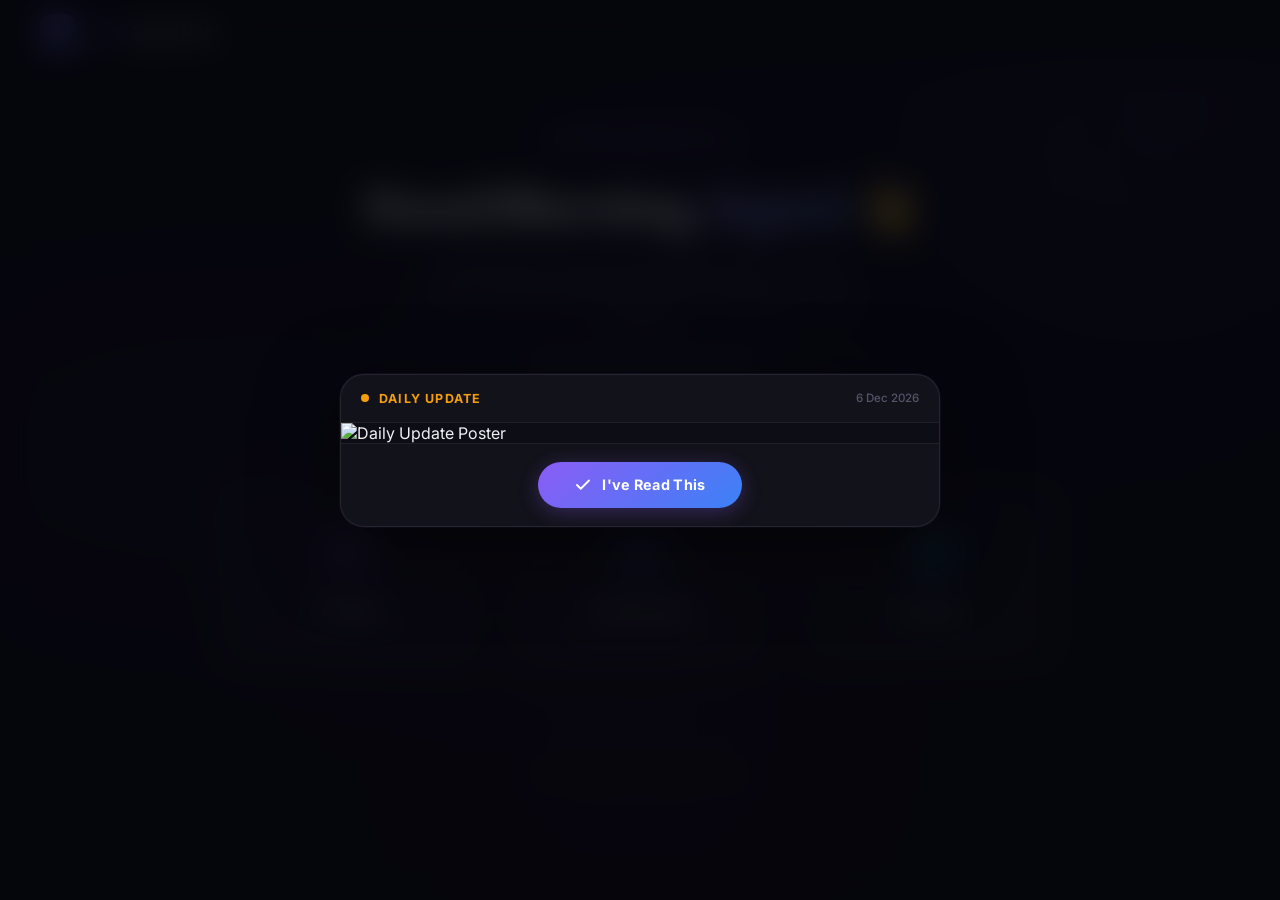
==== commit 36d5ccf7: "4th change" ====
--- a/index.html
+++ b/index.html
@@ -319,9 +319,175 @@
       .stats-bar { gap: 24px; }
       .stat-value { font-size: 1.2rem; }
     }
+
+    /* ---- Poster Popup Overlay ---- */
+    .poster-overlay {
+      position: fixed;
+      inset: 0;
+      z-index: 9999;
+      background: rgba(5, 5, 12, 0.85);
+      backdrop-filter: blur(16px);
+      -webkit-backdrop-filter: blur(16px);
+      display: flex;
+      flex-direction: column;
+      align-items: center;
+      justify-content: center;
+      padding: 24px;
+      opacity: 0;
+      animation: posterFadeIn 0.4s var(--ease-out) forwards;
+    }
+
+    .poster-overlay.hiding {
+      animation: posterFadeOut 0.35s ease forwards;
+    }
+
+    @keyframes posterFadeIn {
+      from { opacity: 0; }
+      to { opacity: 1; }
+    }
+    @keyframes posterFadeOut {
+      from { opacity: 1; }
+      to { opacity: 0; }
+    }
+    @keyframes posterSlideUp {
+      from { opacity: 0; transform: translateY(30px) scale(0.96); }
+      to { opacity: 1; transform: translateY(0) scale(1); }
+    }
+
+    .poster-card {
+      position: relative;
+      max-width: 600px;
+      width: 100%;
+      background: var(--bg-secondary);
+      border: 1px solid var(--border-card);
+      border-radius: var(--radius-lg);
+      overflow: hidden;
+      box-shadow: 0 24px 80px rgba(0,0,0,0.5), 0 0 0 1px rgba(139,92,246,0.08);
+      animation: posterSlideUp 0.5s var(--ease-out) 0.1s both;
+    }
+
+    .poster-header {
+      display: flex;
+      align-items: center;
+      justify-content: space-between;
+      padding: 16px 20px;
+      border-bottom: 1px solid var(--border-subtle);
+    }
+
+    .poster-header-left {
+      display: flex;
+      align-items: center;
+      gap: 10px;
+    }
+
+    .poster-header-dot {
+      width: 8px; height: 8px;
+      background: var(--accent-orange);
+      border-radius: 50%;
+      animation: pulse 1.5s ease-in-out infinite;
+    }
+
+    .poster-header-title {
+      font-size: 0.78rem;
+      font-weight: 700;
+      text-transform: uppercase;
+      letter-spacing: 1.2px;
+      color: var(--accent-orange);
+    }
+
+    .poster-header-date {
+      font-size: 0.72rem;
+      color: var(--text-muted);
+      font-weight: 500;
+    }
+
+    .poster-image-wrap {
+      width: 100%;
+      max-height: 65vh;
+      overflow-y: auto;
+      display: flex;
+      justify-content: center;
+      background: #0d0d15;
+    }
+
+    .poster-image-wrap img {
+      width: 100%;
+      height: auto;
+      display: block;
+      object-fit: contain;
+    }
+
+    .poster-footer {
+      padding: 18px 20px;
+      display: flex;
+      align-items: center;
+      justify-content: center;
+      border-top: 1px solid var(--border-subtle);
+    }
+
+    .poster-read-btn {
+      display: inline-flex;
+      align-items: center;
+      gap: 10px;
+      padding: 14px 36px;
+      font-size: 0.9rem;
+      font-family: var(--font-family);
+      font-weight: 700;
+      color: #fff;
+      background: var(--gradient-primary);
+      border: none;
+      border-radius: var(--radius-full);
+      cursor: pointer;
+      transition: all var(--duration-normal) var(--ease-spring);
+      box-shadow: 0 4px 20px rgba(139, 92, 246, 0.3);
+      letter-spacing: 0.02em;
+    }
+
+    .poster-read-btn:hover {
+      transform: translateY(-2px) scale(1.03);
+      box-shadow: 0 8px 30px rgba(139, 92, 246, 0.45);
+    }
+
+    .poster-read-btn:active {
+      transform: translateY(0) scale(0.98);
+    }
+
+    .poster-read-btn svg {
+      width: 18px; height: 18px;
+    }
+
+    @media (max-width: 600px) {
+      .poster-card { border-radius: var(--radius-md); }
+      .poster-read-btn { padding: 12px 28px; font-size: 0.85rem; }
+    }
   </style>
 </head>
 <body>
+
+  <!-- Poster Popup Overlay (controlled by JS) -->
+  <div class="poster-overlay" id="posterOverlay" style="display:none;">
+    <div class="poster-card">
+      <div class="poster-header">
+        <div class="poster-header-left">
+          <span class="poster-header-dot"></span>
+          <span class="poster-header-title">Daily Update</span>
+        </div>
+        <span class="poster-header-date" id="posterDate"></span>
+      </div>
+      <div class="poster-image-wrap">
+        <!-- UPDATE THIS: Replace poster.jpg with your daily poster image -->
+        <img src="poster.jpg" alt="Daily Update Poster" id="posterImage" onerror="this.closest('.poster-overlay').style.display='none'" />
+      </div>
+      <div class="poster-footer">
+        <button class="poster-read-btn" id="posterReadBtn">
+          <svg viewBox="0 0 24 24" fill="none" stroke="currentColor" stroke-width="2.5" stroke-linecap="round" stroke-linejoin="round">
+            <polyline points="20 6 9 17 4 12"/>
+          </svg>
+          I've Read This
+        </button>
+      </div>
+    </div>
+  </div>
 
   <!-- Navigation -->
   <nav class="nav-bar">
@@ -457,6 +623,52 @@
     const s = document.createElement('style');
     s.textContent = `@keyframes rippleEffect { to { transform: scale(2.5); opacity: 0; } }`;
     document.head.appendChild(s);
+
+    // ---- POSTER POPUP SYSTEM ----
+    // Change this date string whenever you update the poster image.
+    // This forces all agents to see the new poster regardless of their timer.
+    const POSTER_VERSION = '2026-05-12';
+    const COOLDOWN_HOURS = 12; // hours before showing again
+
+    (function initPoster() {
+      const overlay = document.getElementById('posterOverlay');
+      const readBtn = document.getElementById('posterReadBtn');
+      const dateEl = document.getElementById('posterDate');
+
+      // Set today's date in the header
+      dateEl.textContent = new Date().toLocaleDateString('en-IN', { day: 'numeric', month: 'short', year: 'numeric' });
+
+      // Check localStorage
+      const stored = localStorage.getItem('gsk_poster_data');
+      let shouldShow = true;
+
+      if (stored) {
+        try {
+          const data = JSON.parse(stored);
+          const elapsed = Date.now() - data.timestamp;
+          const cooldownMs = COOLDOWN_HOURS * 60 * 60 * 1000;
+
+          // Skip if same version AND within cooldown period
+          if (data.version === POSTER_VERSION && elapsed < cooldownMs) {
+            shouldShow = false;
+          }
+        } catch(e) { /* corrupted data, show popup */ }
+      }
+
+      if (shouldShow) {
+        overlay.style.display = 'flex';
+      }
+
+      // "I've Read This" button
+      readBtn.addEventListener('click', () => {
+        localStorage.setItem('gsk_poster_data', JSON.stringify({
+          version: POSTER_VERSION,
+          timestamp: Date.now()
+        }));
+        overlay.classList.add('hiding');
+        setTimeout(() => { overlay.style.display = 'none'; }, 350);
+      });
+    })();
   </script>
 </body>
 </html>
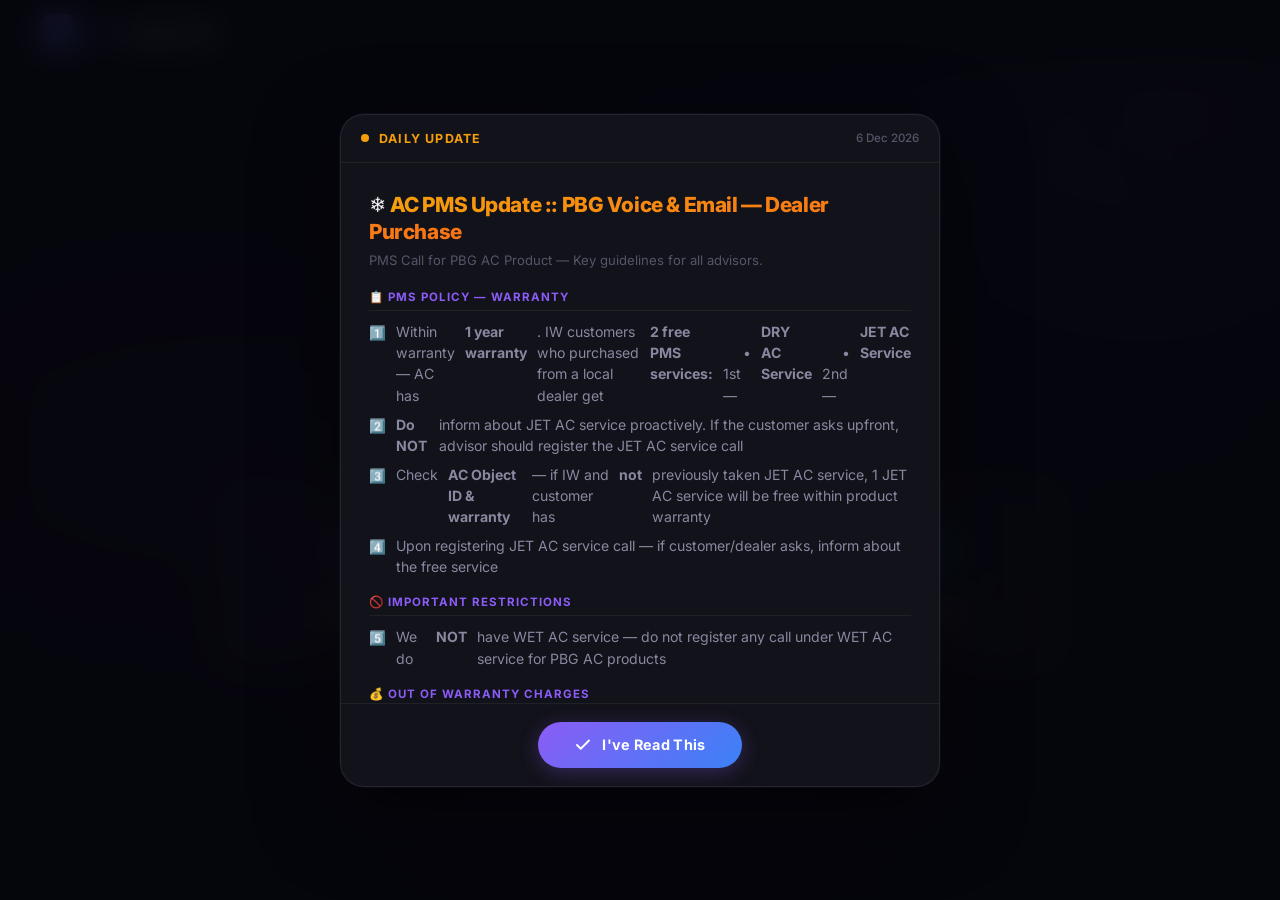
==== commit 07defced: "poster" ====
--- a/index.html
+++ b/index.html
@@ -401,20 +401,90 @@
       font-weight: 500;
     }
 
-    .poster-image-wrap {
+    .poster-content {
       width: 100%;
-      max-height: 65vh;
+      max-height: 60vh;
       overflow-y: auto;
-      display: flex;
-      justify-content: center;
-      background: #0d0d15;
-    }
-
-    .poster-image-wrap img {
-      width: 100%;
-      height: auto;
-      display: block;
-      object-fit: contain;
+      padding: 28px 28px 20px;
+    }
+
+    .poster-content::-webkit-scrollbar { width: 4px; }
+    .poster-content::-webkit-scrollbar-thumb { background: var(--border-card); border-radius: 10px; }
+
+    .poster-content h2 {
+      font-size: 1.3rem;
+      font-weight: 800;
+      margin-bottom: 6px;
+      letter-spacing: -0.02em;
+      line-height: 1.3;
+    }
+
+    .poster-content h2 .pc-accent {
+      background: linear-gradient(135deg, var(--accent-orange), #f97316);
+      -webkit-background-clip: text;
+      -webkit-text-fill-color: transparent;
+      background-clip: text;
+    }
+
+    .poster-content .pc-subtitle {
+      font-size: 0.82rem;
+      color: var(--text-muted);
+      margin-bottom: 20px;
+      line-height: 1.5;
+    }
+
+    .poster-content .pc-section {
+      margin-bottom: 18px;
+    }
+
+    .poster-content .pc-section-title {
+      font-size: 0.72rem;
+      font-weight: 700;
+      text-transform: uppercase;
+      letter-spacing: 1px;
+      color: var(--accent-purple);
+      margin-bottom: 10px;
+      padding-bottom: 6px;
+      border-bottom: 1px solid var(--border-subtle);
+    }
+
+    .poster-content ul {
+      list-style: none;
+      padding: 0;
+      margin: 0;
+      display: flex;
+      flex-direction: column;
+      gap: 8px;
+    }
+
+    .poster-content li {
+      display: flex;
+      align-items: flex-start;
+      gap: 10px;
+      font-size: 0.88rem;
+      color: var(--text-secondary);
+      line-height: 1.5;
+    }
+
+    .poster-content li .pc-icon {
+      flex-shrink: 0;
+      margin-top: 2px;
+      font-size: 0.85rem;
+    }
+
+    .poster-content .pc-highlight {
+      background: rgba(139, 92, 246, 0.08);
+      border: 1px solid rgba(139, 92, 246, 0.12);
+      border-radius: var(--radius-sm);
+      padding: 14px 16px;
+      margin-top: 16px;
+      font-size: 0.85rem;
+      color: var(--text-secondary);
+      line-height: 1.6;
+    }
+
+    .poster-content .pc-highlight strong {
+      color: var(--accent-purple);
     }
 
     .poster-footer {
@@ -474,10 +544,44 @@
         </div>
         <span class="poster-header-date" id="posterDate"></span>
       </div>
-      <div class="poster-image-wrap">
-        <!-- UPDATE THIS: Replace poster.jpg with your daily poster image -->
-        <img src="poster.jpg" alt="Daily Update Poster" id="posterImage" onerror="this.closest('.poster-overlay').style.display='none'" />
+      <!-- ============ DAILY POSTER CONTENT — UPDATE THIS SECTION ============ -->
+      <div class="poster-content" id="posterContent">
+        <h2>❄️ <span class="pc-accent">AC PMS Update :: PBG Voice & Email — Dealer Purchase</span></h2>
+        <p class="pc-subtitle">PMS Call for PBG AC Product — Key guidelines for all advisors.</p>
+
+        <div class="pc-section">
+          <div class="pc-section-title">📋 PMS Policy — Warranty</div>
+          <ul>
+            <li><span class="pc-icon">1️⃣</span> Within warranty — AC has <strong>1 year warranty</strong>. IW customers who purchased from a local dealer get <strong>2 free PMS services:</strong><br>&nbsp;&nbsp;&nbsp;&nbsp;&nbsp;• 1st — <strong>DRY AC Service</strong><br>&nbsp;&nbsp;&nbsp;&nbsp;&nbsp;• 2nd — <strong>JET AC Service</strong></li>
+            <li><span class="pc-icon">2️⃣</span> <strong>Do NOT</strong> inform about JET AC service proactively. If the customer asks upfront, advisor should register the JET AC service call</li>
+            <li><span class="pc-icon">3️⃣</span> Check <strong>AC Object ID & warranty</strong> — if IW and customer has <strong>not</strong> previously taken JET AC service, 1 JET AC service will be free within product warranty</li>
+            <li><span class="pc-icon">4️⃣</span> Upon registering JET AC service call — if customer/dealer asks, inform about the free service</li>
+          </ul>
+        </div>
+
+        <div class="pc-section">
+          <div class="pc-section-title">🚫 Important Restrictions</div>
+          <ul>
+            <li><span class="pc-icon">5️⃣</span> We do <strong>NOT</strong> have WET AC service — do not register any call under WET AC service for PBG AC products</li>
+          </ul>
+        </div>
+
+        <div class="pc-section">
+          <div class="pc-section-title">💰 Out of Warranty Charges</div>
+          <ul>
+            <li><span class="pc-icon">6️⃣</span> If product is <strong>OW (Out of Warranty)</strong>, AC PMS service is <strong>chargeable</strong>. Inform charges before registering:<br>&nbsp;&nbsp;&nbsp;&nbsp;&nbsp;• <strong>DRY AC Service — ₹249/- per service</strong><br>&nbsp;&nbsp;&nbsp;&nbsp;&nbsp;• <strong>JET AC Service — ₹599/- per service</strong></li>
+          </ul>
+        </div>
+
+        <div class="pc-section">
+          <div class="pc-section-title">✅ Advisor Checklist</div>
+          <ul>
+            <li><span class="pc-icon">7️⃣</span> Confirm <strong>date of purchase</strong> for AC product and <strong>validate the date in system</strong> after registering PMS call</li>
+            <li><span class="pc-icon">8️⃣</span> Check in <strong>Service Order</strong> for PMS service history: <strong>Search >> Service Order</strong> — inform customer accordingly</li>
+          </ul>
+        </div>
       </div>
+      <!-- ============ END DAILY POSTER CONTENT ============ -->
       <div class="poster-footer">
         <button class="poster-read-btn" id="posterReadBtn">
           <svg viewBox="0 0 24 24" fill="none" stroke="currentColor" stroke-width="2.5" stroke-linecap="round" stroke-linejoin="round">
@@ -627,7 +731,7 @@
     // ---- POSTER POPUP SYSTEM ----
     // Change this date string whenever you update the poster image.
     // This forces all agents to see the new poster regardless of their timer.
-    const POSTER_VERSION = '2026-05-12';
+    const POSTER_VERSION = '2026-05-12-ac-pms';
     const COOLDOWN_HOURS = 12; // hours before showing again
 
     (function initPoster() {
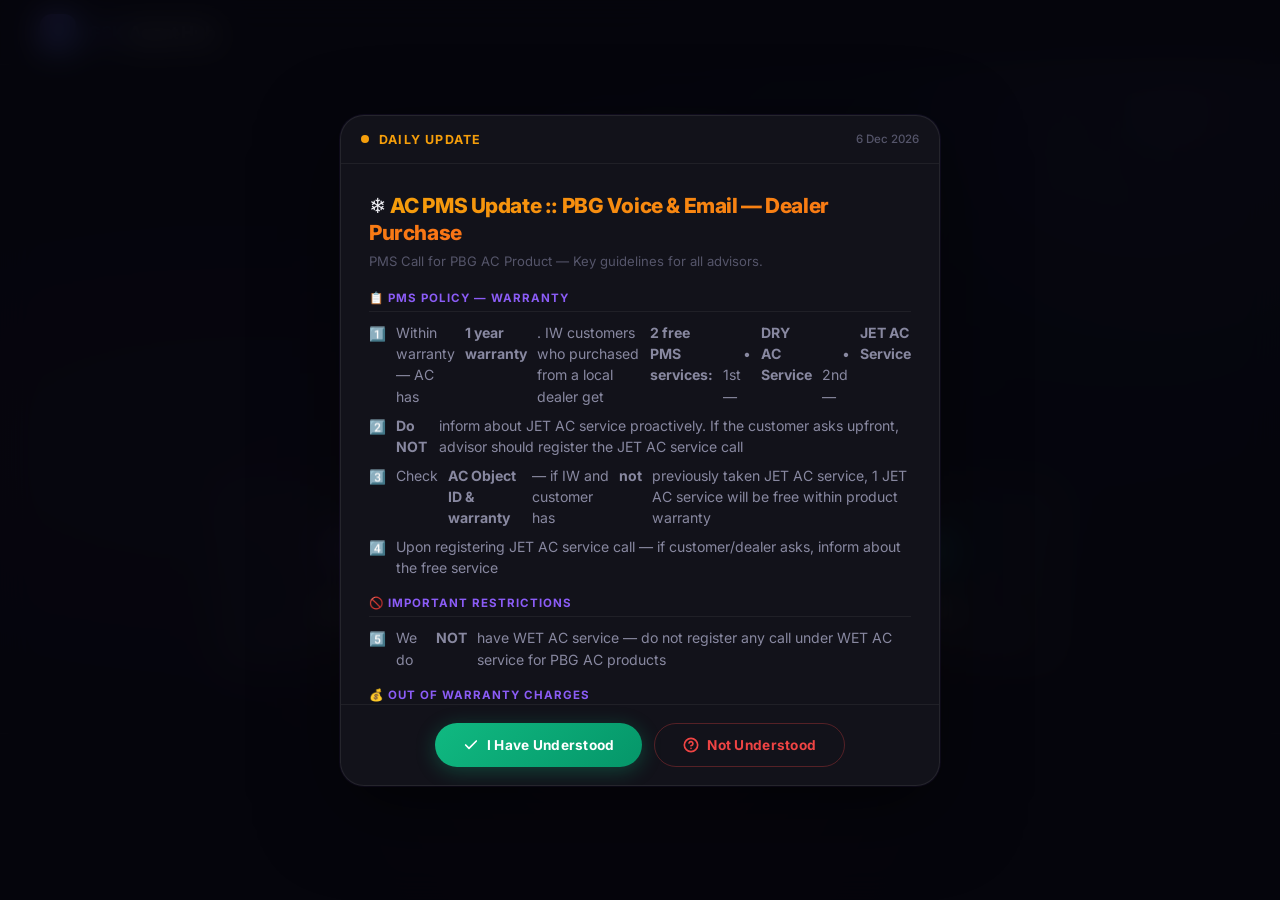
==== commit 89b38346: "upgrade poster" ====
--- a/index.html
+++ b/index.html
@@ -490,45 +490,101 @@
     .poster-footer {
       padding: 18px 20px;
       display: flex;
+      flex-direction: column;
       align-items: center;
+      gap: 12px;
+      border-top: 1px solid var(--border-subtle);
+    }
+
+    .poster-btn-row {
+      display: flex;
+      gap: 12px;
+      width: 100%;
       justify-content: center;
-      border-top: 1px solid var(--border-subtle);
-    }
-
-    .poster-read-btn {
+    }
+
+    .poster-btn {
       display: inline-flex;
       align-items: center;
-      gap: 10px;
-      padding: 14px 36px;
-      font-size: 0.9rem;
+      gap: 8px;
+      padding: 13px 28px;
+      font-size: 0.85rem;
       font-family: var(--font-family);
       font-weight: 700;
-      color: #fff;
-      background: var(--gradient-primary);
       border: none;
       border-radius: var(--radius-full);
       cursor: pointer;
       transition: all var(--duration-normal) var(--ease-spring);
-      box-shadow: 0 4px 20px rgba(139, 92, 246, 0.3);
       letter-spacing: 0.02em;
     }
 
-    .poster-read-btn:hover {
+    .poster-btn svg { width: 16px; height: 16px; }
+
+    .poster-btn-yes {
+      color: #fff;
+      background: linear-gradient(135deg, #10b981, #059669);
+      box-shadow: 0 4px 20px rgba(16, 185, 129, 0.3);
+    }
+    .poster-btn-yes:hover {
       transform: translateY(-2px) scale(1.03);
-      box-shadow: 0 8px 30px rgba(139, 92, 246, 0.45);
-    }
-
-    .poster-read-btn:active {
-      transform: translateY(0) scale(0.98);
-    }
-
-    .poster-read-btn svg {
-      width: 18px; height: 18px;
-    }
+      box-shadow: 0 8px 30px rgba(16, 185, 129, 0.45);
+    }
+    .poster-btn-yes:active { transform: translateY(0) scale(0.98); }
+
+    .poster-btn-no {
+      color: var(--accent-red);
+      background: transparent;
+      border: 1.5px solid rgba(239, 68, 68, 0.3);
+    }
+    .poster-btn-no:hover {
+      background: rgba(239, 68, 68, 0.08);
+      border-color: var(--accent-red);
+      transform: translateY(-2px);
+    }
+    .poster-btn-no:active { transform: translateY(0) scale(0.98); }
+
+    /* WhatsApp TL Panel */
+    .poster-wa-panel {
+      display: none;
+      width: 100%;
+      text-align: center;
+      animation: fadeInUp 0.3s var(--ease-out) both;
+    }
+    .poster-wa-panel.show { display: block; }
+
+    .poster-wa-text {
+      font-size: 0.82rem;
+      color: var(--text-muted);
+      margin-bottom: 12px;
+    }
+
+    .poster-wa-btn {
+      display: inline-flex;
+      align-items: center;
+      gap: 10px;
+      padding: 13px 30px;
+      font-size: 0.88rem;
+      font-family: var(--font-family);
+      font-weight: 700;
+      color: #fff;
+      background: linear-gradient(135deg, #25D366, #128C7E);
+      border: none;
+      border-radius: var(--radius-full);
+      cursor: pointer;
+      text-decoration: none;
+      transition: all var(--duration-normal) var(--ease-spring);
+      box-shadow: 0 4px 20px rgba(37, 211, 102, 0.3);
+    }
+    .poster-wa-btn:hover {
+      transform: translateY(-2px) scale(1.03);
+      box-shadow: 0 8px 30px rgba(37, 211, 102, 0.45);
+    }
+    .poster-wa-btn svg { width: 20px; height: 20px; fill: #fff; }
 
     @media (max-width: 600px) {
       .poster-card { border-radius: var(--radius-md); }
-      .poster-read-btn { padding: 12px 28px; font-size: 0.85rem; }
+      .poster-btn { padding: 11px 20px; font-size: 0.8rem; }
+      .poster-btn-row { flex-direction: column; }
     }
   </style>
 </head>
@@ -583,12 +639,29 @@
       </div>
       <!-- ============ END DAILY POSTER CONTENT ============ -->
       <div class="poster-footer">
-        <button class="poster-read-btn" id="posterReadBtn">
-          <svg viewBox="0 0 24 24" fill="none" stroke="currentColor" stroke-width="2.5" stroke-linecap="round" stroke-linejoin="round">
-            <polyline points="20 6 9 17 4 12"/>
-          </svg>
-          I've Read This
-        </button>
+        <div class="poster-btn-row" id="posterBtnRow">
+          <button class="poster-btn poster-btn-yes" id="posterYesBtn">
+            <svg viewBox="0 0 24 24" fill="none" stroke="currentColor" stroke-width="2.5" stroke-linecap="round" stroke-linejoin="round">
+              <polyline points="20 6 9 17 4 12"/>
+            </svg>
+            I Have Understood
+          </button>
+          <button class="poster-btn poster-btn-no" id="posterNoBtn">
+            <svg viewBox="0 0 24 24" fill="none" stroke="currentColor" stroke-width="2.5" stroke-linecap="round" stroke-linejoin="round">
+              <circle cx="12" cy="12" r="10"/>
+              <path d="M9.09 9a3 3 0 0 1 5.83 1c0 2-3 3-3 3"/>
+              <line x1="12" y1="17" x2="12.01" y2="17"/>
+            </svg>
+            Not Understood
+          </button>
+        </div>
+        <div class="poster-wa-panel" id="posterWaPanel">
+          <p class="poster-wa-text">Connect with your Team Lead for clarification:</p>
+          <a href="https://wa.me/919560903198?text=Hi%20TL%2C%20I%20need%20clarification%20on%20today's%20update." target="_blank" class="poster-wa-btn">
+            <svg viewBox="0 0 24 24" xmlns="http://www.w3.org/2000/svg"><path d="M17.472 14.382c-.297-.149-1.758-.867-2.03-.967-.273-.099-.471-.148-.67.15-.197.297-.767.966-.94 1.164-.173.199-.347.223-.644.075-.297-.15-1.255-.463-2.39-1.475-.883-.788-1.48-1.761-1.653-2.059-.173-.297-.018-.458.13-.606.134-.133.298-.347.446-.52.149-.174.198-.298.298-.497.099-.198.05-.371-.025-.52-.075-.149-.669-1.612-.916-2.207-.242-.579-.487-.5-.669-.51-.173-.008-.371-.01-.57-.01-.198 0-.52.074-.792.372-.272.297-1.04 1.016-1.04 2.479 0 1.462 1.065 2.875 1.213 3.074.149.198 2.096 3.2 5.077 4.487.709.306 1.262.489 1.694.625.712.227 1.36.195 1.871.118.571-.085 1.758-.719 2.006-1.413.248-.694.248-1.289.173-1.413-.074-.124-.272-.198-.57-.347z"/><path d="M12 2C6.477 2 2 6.477 2 12c0 1.89.525 3.66 1.438 5.168L2 22l4.832-1.438A9.955 9.955 0 0012 22c5.523 0 10-4.477 10-10S17.523 2 12 2z"/></svg>
+            Chat with TL on WhatsApp
+          </a>
+        </div>
       </div>
     </div>
   </div>
@@ -736,7 +809,9 @@
 
     (function initPoster() {
       const overlay = document.getElementById('posterOverlay');
-      const readBtn = document.getElementById('posterReadBtn');
+      const yesBtn = document.getElementById('posterYesBtn');
+      const noBtn = document.getElementById('posterNoBtn');
+      const waPanel = document.getElementById('posterWaPanel');
       const dateEl = document.getElementById('posterDate');
 
       // Set today's date in the header
@@ -763,8 +838,8 @@
         overlay.style.display = 'flex';
       }
 
-      // "I've Read This" button
-      readBtn.addEventListener('click', () => {
+      // "I Have Understood" → save & dismiss
+      yesBtn.addEventListener('click', () => {
         localStorage.setItem('gsk_poster_data', JSON.stringify({
           version: POSTER_VERSION,
           timestamp: Date.now()
@@ -772,6 +847,12 @@
         overlay.classList.add('hiding');
         setTimeout(() => { overlay.style.display = 'none'; }, 350);
       });
+
+      // "Not Understood" → show WhatsApp TL panel
+      noBtn.addEventListener('click', () => {
+        waPanel.classList.add('show');
+        noBtn.style.display = 'none';
+      });
     })();
   </script>
 </body>
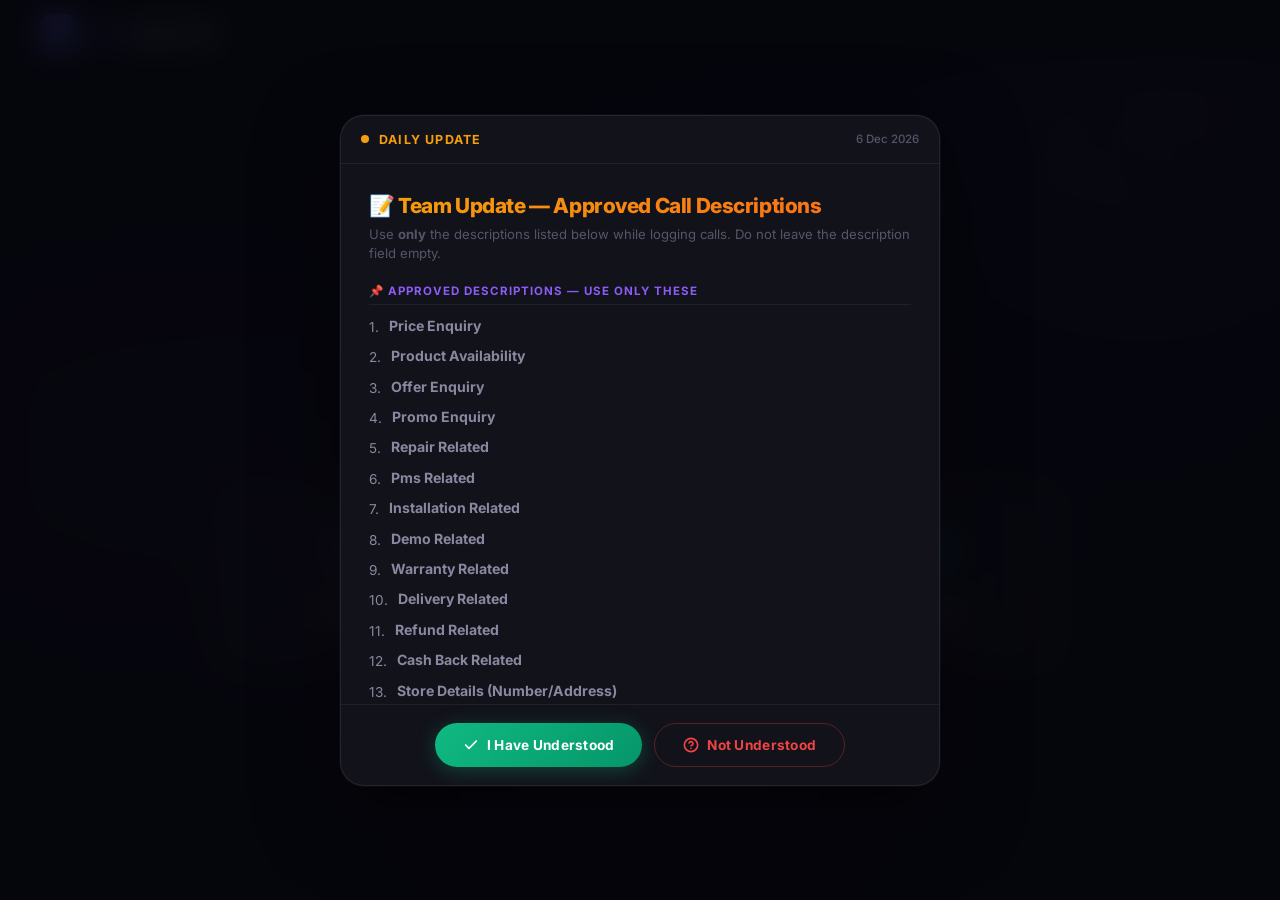
==== commit 53013f1a: "update new" ====
--- a/index.html
+++ b/index.html
@@ -602,39 +602,41 @@
       </div>
       <!-- ============ DAILY POSTER CONTENT — UPDATE THIS SECTION ============ -->
       <div class="poster-content" id="posterContent">
-        <h2>❄️ <span class="pc-accent">AC PMS Update :: PBG Voice & Email — Dealer Purchase</span></h2>
-        <p class="pc-subtitle">PMS Call for PBG AC Product — Key guidelines for all advisors.</p>
+        <h2>📝 <span class="pc-accent">Team Update — Approved Call Descriptions</span></h2>
+        <p class="pc-subtitle">Use <strong>only</strong> the descriptions listed below while logging calls. Do not leave the description field empty.</p>
 
         <div class="pc-section">
-          <div class="pc-section-title">📋 PMS Policy — Warranty</div>
+          <div class="pc-section-title">📌 Approved Descriptions — Use Only These</div>
           <ul>
-            <li><span class="pc-icon">1️⃣</span> Within warranty — AC has <strong>1 year warranty</strong>. IW customers who purchased from a local dealer get <strong>2 free PMS services:</strong><br>&nbsp;&nbsp;&nbsp;&nbsp;&nbsp;• 1st — <strong>DRY AC Service</strong><br>&nbsp;&nbsp;&nbsp;&nbsp;&nbsp;• 2nd — <strong>JET AC Service</strong></li>
-            <li><span class="pc-icon">2️⃣</span> <strong>Do NOT</strong> inform about JET AC service proactively. If the customer asks upfront, advisor should register the JET AC service call</li>
-            <li><span class="pc-icon">3️⃣</span> Check <strong>AC Object ID & warranty</strong> — if IW and customer has <strong>not</strong> previously taken JET AC service, 1 JET AC service will be free within product warranty</li>
-            <li><span class="pc-icon">4️⃣</span> Upon registering JET AC service call — if customer/dealer asks, inform about the free service</li>
+            <li><span class="pc-icon">1.</span> <strong>Price Enquiry</strong></li>
+            <li><span class="pc-icon">2.</span> <strong>Product Availability</strong></li>
+            <li><span class="pc-icon">3.</span> <strong>Offer Enquiry</strong></li>
+            <li><span class="pc-icon">4.</span> <strong>Promo Enquiry</strong></li>
+            <li><span class="pc-icon">5.</span> <strong>Repair Related</strong></li>
+            <li><span class="pc-icon">6.</span> <strong>Pms Related</strong></li>
+            <li><span class="pc-icon">7.</span> <strong>Installation Related</strong></li>
+            <li><span class="pc-icon">8.</span> <strong>Demo Related</strong></li>
+            <li><span class="pc-icon">9.</span> <strong>Warranty Related</strong></li>
+            <li><span class="pc-icon">10.</span> <strong>Delivery Related</strong></li>
+            <li><span class="pc-icon">11.</span> <strong>Refund Related</strong></li>
+            <li><span class="pc-icon">12.</span> <strong>Cash Back Related</strong></li>
+            <li><span class="pc-icon">13.</span> <strong>Store Details (Number/Address)</strong></li>
+            <li><span class="pc-icon">14.</span> <strong>Invoice Related</strong></li>
+            <li><span class="pc-icon">15.</span> <strong>Product Related Enquiry</strong></li>
+            <li><span class="pc-icon">16.</span> <strong>Emi Related</strong></li>
+            <li><span class="pc-icon">17.</span> <strong>Svc Details (Number/Address)</strong></li>
+            <li><span class="pc-icon">18.</span> <strong>Jio Related</strong></li>
+            <li><span class="pc-icon">19.</span> <strong>Language Barrier</strong></li>
+            <li><span class="pc-icon">20.</span> <strong>Guided To Brand</strong></li>
+            <li><span class="pc-icon">21.</span> <strong>Freebie Related</strong></li>
+            <li><span class="pc-icon">22.</span> <strong>Loyalty Points</strong></li>
+            <li><span class="pc-icon">23.</span> <strong>Call Disconnected By Customer</strong></li>
+            <li><span class="pc-icon">24.</span> <strong>Call Drop</strong></li>
           </ul>
         </div>
 
-        <div class="pc-section">
-          <div class="pc-section-title">🚫 Important Restrictions</div>
-          <ul>
-            <li><span class="pc-icon">5️⃣</span> We do <strong>NOT</strong> have WET AC service — do not register any call under WET AC service for PBG AC products</li>
-          </ul>
-        </div>
-
-        <div class="pc-section">
-          <div class="pc-section-title">💰 Out of Warranty Charges</div>
-          <ul>
-            <li><span class="pc-icon">6️⃣</span> If product is <strong>OW (Out of Warranty)</strong>, AC PMS service is <strong>chargeable</strong>. Inform charges before registering:<br>&nbsp;&nbsp;&nbsp;&nbsp;&nbsp;• <strong>DRY AC Service — ₹249/- per service</strong><br>&nbsp;&nbsp;&nbsp;&nbsp;&nbsp;• <strong>JET AC Service — ₹599/- per service</strong></li>
-          </ul>
-        </div>
-
-        <div class="pc-section">
-          <div class="pc-section-title">✅ Advisor Checklist</div>
-          <ul>
-            <li><span class="pc-icon">7️⃣</span> Confirm <strong>date of purchase</strong> for AC product and <strong>validate the date in system</strong> after registering PMS call</li>
-            <li><span class="pc-icon">8️⃣</span> Check in <strong>Service Order</strong> for PMS service history: <strong>Search >> Service Order</strong> — inform customer accordingly</li>
-          </ul>
+        <div class="pc-highlight">
+          <strong>⚠️ Reminder:</strong> Do <strong>NOT</strong> leave the description field empty. Always select one of the above descriptions for every call logged.
         </div>
       </div>
       <!-- ============ END DAILY POSTER CONTENT ============ -->
@@ -804,7 +806,7 @@
     // ---- POSTER POPUP SYSTEM ----
     // Change this date string whenever you update the poster image.
     // This forces all agents to see the new poster regardless of their timer.
-    const POSTER_VERSION = '2026-05-12-ac-pms';
+    const POSTER_VERSION = '2026-05-12-descriptions';
     const COOLDOWN_HOURS = 12; // hours before showing again
 
     (function initPoster() {
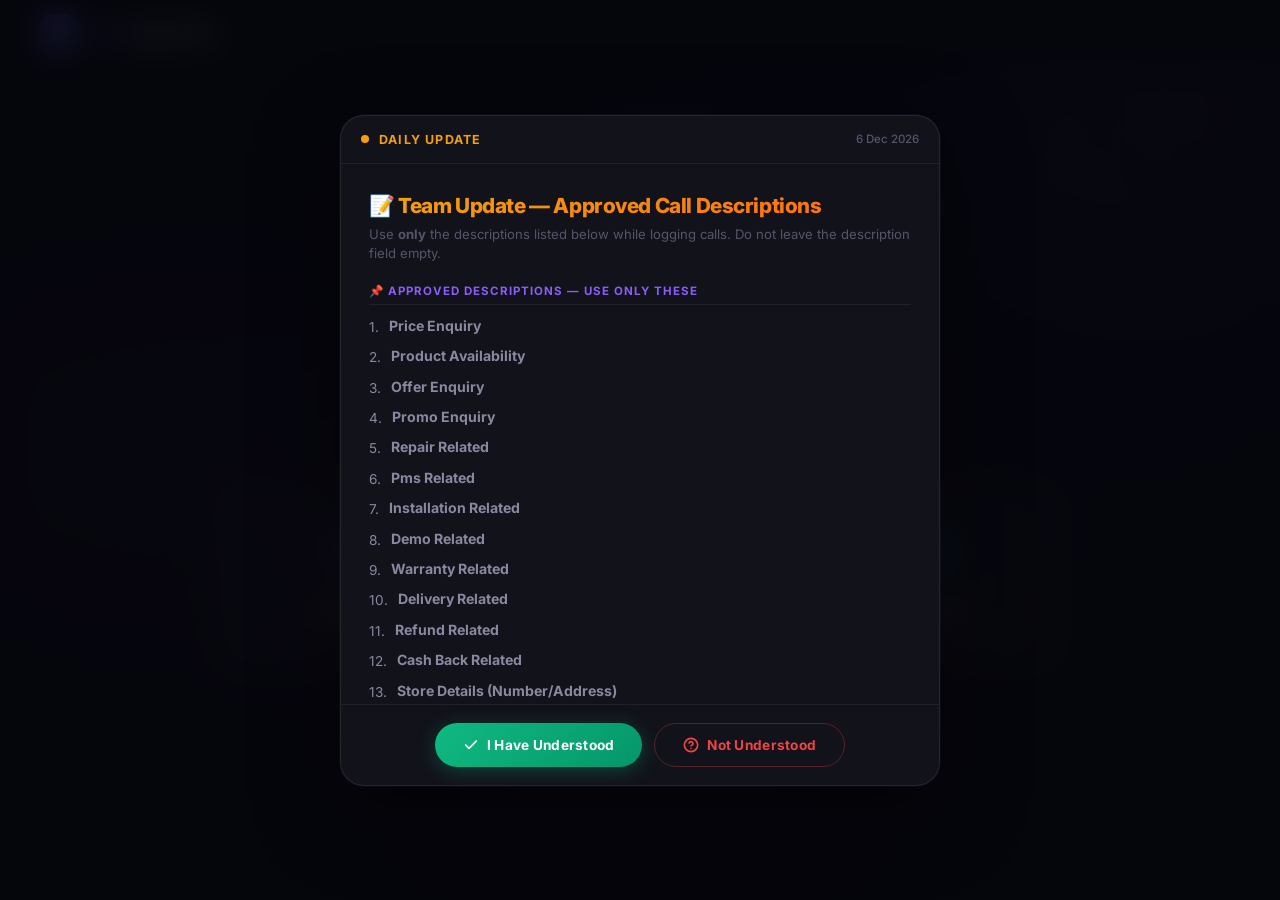
==== commit dd12fc04: "TEXT" ====
--- a/index.html
+++ b/index.html
@@ -1,5 +1,6 @@
 <!DOCTYPE html>
 <html lang="en">
+
 <head>
   <meta charset="UTF-8" />
   <meta name="viewport" content="width=device-width, initial-scale=1.0" />
@@ -11,9 +12,11 @@
     body::after {
       content: '';
       position: fixed;
-      width: 600px; height: 600px;
-      background: radial-gradient(circle, rgba(139,92,246,0.08) 0%, transparent 70%);
-      top: -200px; right: -200px;
+      width: 600px;
+      height: 600px;
+      background: radial-gradient(circle, rgba(139, 92, 246, 0.08) 0%, transparent 70%);
+      top: -200px;
+      right: -200px;
       border-radius: 50%;
       pointer-events: none;
       z-index: 0;
@@ -21,9 +24,19 @@
     }
 
     @keyframes floatOrb {
-      0%, 100% { transform: translate(0, 0) scale(1); }
-      33% { transform: translate(-60px, 40px) scale(1.1); }
-      66% { transform: translate(30px, -30px) scale(0.95); }
+
+      0%,
+      100% {
+        transform: translate(0, 0) scale(1);
+      }
+
+      33% {
+        transform: translate(-60px, 40px) scale(1.1);
+      }
+
+      66% {
+        transform: translate(30px, -30px) scale(0.95);
+      }
     }
 
     /* Hero Section */
@@ -52,15 +65,25 @@
     }
 
     .hero-badge .pulse-dot {
-      width: 7px; height: 7px;
+      width: 7px;
+      height: 7px;
       background: var(--accent-green);
       border-radius: 50%;
       animation: pulse 2s ease-in-out infinite;
     }
 
     @keyframes pulse {
-      0%, 100% { opacity: 1; transform: scale(1); }
-      50% { opacity: 0.5; transform: scale(0.7); }
+
+      0%,
+      100% {
+        opacity: 1;
+        transform: scale(1);
+      }
+
+      50% {
+        opacity: 0.5;
+        transform: scale(0.7);
+      }
     }
 
     .hero h1 {
@@ -82,8 +105,15 @@
     }
 
     @keyframes gradientShift {
-      0%, 100% { background-position: 0% 50%; }
-      50% { background-position: 100% 50%; }
+
+      0%,
+      100% {
+        background-position: 0% 50%;
+      }
+
+      50% {
+        background-position: 100% 50%;
+      }
     }
 
     .hero .subtitle {
@@ -103,6 +133,7 @@
       font-variant-numeric: tabular-nums;
       animation: fadeInUp 0.6s var(--ease-out) 0.3s both;
     }
+
     .hero-clock span {
       color: var(--text-secondary);
       font-weight: 600;
@@ -145,7 +176,9 @@
     .home-tile::before {
       content: '';
       position: absolute;
-      top: 0; left: 0; right: 0;
+      top: 0;
+      left: 0;
+      right: 0;
       height: 3px;
       background: var(--tile-gradient);
       opacity: 0;
@@ -156,9 +189,11 @@
     .home-tile::after {
       content: '';
       position: absolute;
-      top: 0; left: -100%;
-      width: 60%; height: 100%;
-      background: linear-gradient(90deg, transparent, rgba(255,255,255,0.03), transparent);
+      top: 0;
+      left: -100%;
+      width: 60%;
+      height: 100%;
+      background: linear-gradient(90deg, transparent, rgba(255, 255, 255, 0.03), transparent);
       transition: none;
     }
 
@@ -169,7 +204,9 @@
       box-shadow: var(--tile-shadow);
     }
 
-    .home-tile:hover::before { opacity: 1; }
+    .home-tile:hover::before {
+      opacity: 1;
+    }
 
     .home-tile:hover::after {
       left: 100%;
@@ -182,7 +219,8 @@
 
     /* Tile icon */
     .home-tile-icon {
-      width: 64px; height: 64px;
+      width: 64px;
+      height: 64px;
       border-radius: var(--radius-md);
       display: flex;
       align-items: center;
@@ -217,7 +255,8 @@
 
     .home-tile-arrow {
       position: absolute;
-      bottom: 14px; right: 16px;
+      bottom: 14px;
+      right: 16px;
       opacity: 0;
       transform: translateX(-6px);
       transition: all var(--duration-fast) ease;
@@ -232,27 +271,29 @@
     /* Tile color variants */
     .t-purple {
       --tile-gradient: linear-gradient(135deg, #a78bfa, #8b5cf6);
-      --tile-border-hover: rgba(139,92,246,0.35);
-      --tile-shadow: 0 12px 40px rgba(139,92,246,0.15), 0 0 0 1px rgba(139,92,246,0.1);
-      --tile-icon-bg: rgba(139,92,246,0.12);
+      --tile-border-hover: rgba(139, 92, 246, 0.35);
+      --tile-shadow: 0 12px 40px rgba(139, 92, 246, 0.15), 0 0 0 1px rgba(139, 92, 246, 0.1);
+      --tile-icon-bg: rgba(139, 92, 246, 0.12);
       --tile-icon-color: #a78bfa;
-      --tile-icon-glow: rgba(139,92,246,0.2);
-    }
+      --tile-icon-glow: rgba(139, 92, 246, 0.2);
+    }
+
     .t-blue {
       --tile-gradient: linear-gradient(135deg, #60a5fa, #3b82f6);
-      --tile-border-hover: rgba(59,130,246,0.35);
-      --tile-shadow: 0 12px 40px rgba(59,130,246,0.15), 0 0 0 1px rgba(59,130,246,0.1);
-      --tile-icon-bg: rgba(59,130,246,0.12);
+      --tile-border-hover: rgba(59, 130, 246, 0.35);
+      --tile-shadow: 0 12px 40px rgba(59, 130, 246, 0.15), 0 0 0 1px rgba(59, 130, 246, 0.1);
+      --tile-icon-bg: rgba(59, 130, 246, 0.12);
       --tile-icon-color: #60a5fa;
-      --tile-icon-glow: rgba(59,130,246,0.2);
-    }
+      --tile-icon-glow: rgba(59, 130, 246, 0.2);
+    }
+
     .t-cyan {
       --tile-gradient: linear-gradient(135deg, #22d3ee, #06b6d4);
-      --tile-border-hover: rgba(6,182,212,0.35);
-      --tile-shadow: 0 12px 40px rgba(6,182,212,0.15), 0 0 0 1px rgba(6,182,212,0.1);
-      --tile-icon-bg: rgba(6,182,212,0.12);
+      --tile-border-hover: rgba(6, 182, 212, 0.35);
+      --tile-shadow: 0 12px 40px rgba(6, 182, 212, 0.15), 0 0 0 1px rgba(6, 182, 212, 0.1);
+      --tile-icon-bg: rgba(6, 182, 212, 0.12);
       --tile-icon-color: #22d3ee;
-      --tile-icon-glow: rgba(6,182,212,0.2);
+      --tile-icon-glow: rgba(6, 182, 212, 0.2);
     }
 
     /* Stats bar */
@@ -305,19 +346,44 @@
         gap: 14px;
         max-width: 400px;
       }
+
       .home-tile {
         flex-direction: row;
         padding: 22px 20px;
         gap: 16px;
         text-align: left;
       }
-      .home-tile-icon { width: 50px; height: 50px; flex-shrink: 0; }
-      .home-tile-label, .home-tile-desc { text-align: left; }
-      .home-tile-desc { margin-top: 0; }
-      .home-tile:hover { transform: translateX(6px) translateY(0); }
-      .hero { padding: 40px 20px 16px; }
-      .stats-bar { gap: 24px; }
-      .stat-value { font-size: 1.2rem; }
+
+      .home-tile-icon {
+        width: 50px;
+        height: 50px;
+        flex-shrink: 0;
+      }
+
+      .home-tile-label,
+      .home-tile-desc {
+        text-align: left;
+      }
+
+      .home-tile-desc {
+        margin-top: 0;
+      }
+
+      .home-tile:hover {
+        transform: translateX(6px) translateY(0);
+      }
+
+      .hero {
+        padding: 40px 20px 16px;
+      }
+
+      .stats-bar {
+        gap: 24px;
+      }
+
+      .stat-value {
+        font-size: 1.2rem;
+      }
     }
 
     /* ---- Poster Popup Overlay ---- */
@@ -342,16 +408,35 @@
     }
 
     @keyframes posterFadeIn {
-      from { opacity: 0; }
-      to { opacity: 1; }
-    }
+      from {
+        opacity: 0;
+      }
+
+      to {
+        opacity: 1;
+      }
+    }
+
     @keyframes posterFadeOut {
-      from { opacity: 1; }
-      to { opacity: 0; }
-    }
+      from {
+        opacity: 1;
+      }
+
+      to {
+        opacity: 0;
+      }
+    }
+
     @keyframes posterSlideUp {
-      from { opacity: 0; transform: translateY(30px) scale(0.96); }
-      to { opacity: 1; transform: translateY(0) scale(1); }
+      from {
+        opacity: 0;
+        transform: translateY(30px) scale(0.96);
+      }
+
+      to {
+        opacity: 1;
+        transform: translateY(0) scale(1);
+      }
     }
 
     .poster-card {
@@ -362,7 +447,7 @@
       border: 1px solid var(--border-card);
       border-radius: var(--radius-lg);
       overflow: hidden;
-      box-shadow: 0 24px 80px rgba(0,0,0,0.5), 0 0 0 1px rgba(139,92,246,0.08);
+      box-shadow: 0 24px 80px rgba(0, 0, 0, 0.5), 0 0 0 1px rgba(139, 92, 246, 0.08);
       animation: posterSlideUp 0.5s var(--ease-out) 0.1s both;
     }
 
@@ -381,7 +466,8 @@
     }
 
     .poster-header-dot {
-      width: 8px; height: 8px;
+      width: 8px;
+      height: 8px;
       background: var(--accent-orange);
       border-radius: 50%;
       animation: pulse 1.5s ease-in-out infinite;
@@ -408,8 +494,14 @@
       padding: 28px 28px 20px;
     }
 
-    .poster-content::-webkit-scrollbar { width: 4px; }
-    .poster-content::-webkit-scrollbar-thumb { background: var(--border-card); border-radius: 10px; }
+    .poster-content::-webkit-scrollbar {
+      width: 4px;
+    }
+
+    .poster-content::-webkit-scrollbar-thumb {
+      background: var(--border-card);
+      border-radius: 10px;
+    }
 
     .poster-content h2 {
       font-size: 1.3rem;
@@ -518,30 +610,41 @@
       letter-spacing: 0.02em;
     }
 
-    .poster-btn svg { width: 16px; height: 16px; }
+    .poster-btn svg {
+      width: 16px;
+      height: 16px;
+    }
 
     .poster-btn-yes {
       color: #fff;
       background: linear-gradient(135deg, #10b981, #059669);
       box-shadow: 0 4px 20px rgba(16, 185, 129, 0.3);
     }
+
     .poster-btn-yes:hover {
       transform: translateY(-2px) scale(1.03);
       box-shadow: 0 8px 30px rgba(16, 185, 129, 0.45);
     }
-    .poster-btn-yes:active { transform: translateY(0) scale(0.98); }
+
+    .poster-btn-yes:active {
+      transform: translateY(0) scale(0.98);
+    }
 
     .poster-btn-no {
       color: var(--accent-red);
       background: transparent;
       border: 1.5px solid rgba(239, 68, 68, 0.3);
     }
+
     .poster-btn-no:hover {
       background: rgba(239, 68, 68, 0.08);
       border-color: var(--accent-red);
       transform: translateY(-2px);
     }
-    .poster-btn-no:active { transform: translateY(0) scale(0.98); }
+
+    .poster-btn-no:active {
+      transform: translateY(0) scale(0.98);
+    }
 
     /* WhatsApp TL Panel */
     .poster-wa-panel {
@@ -550,7 +653,10 @@
       text-align: center;
       animation: fadeInUp 0.3s var(--ease-out) both;
     }
-    .poster-wa-panel.show { display: block; }
+
+    .poster-wa-panel.show {
+      display: block;
+    }
 
     .poster-wa-text {
       font-size: 0.82rem;
@@ -575,19 +681,35 @@
       transition: all var(--duration-normal) var(--ease-spring);
       box-shadow: 0 4px 20px rgba(37, 211, 102, 0.3);
     }
+
     .poster-wa-btn:hover {
       transform: translateY(-2px) scale(1.03);
       box-shadow: 0 8px 30px rgba(37, 211, 102, 0.45);
     }
-    .poster-wa-btn svg { width: 20px; height: 20px; fill: #fff; }
+
+    .poster-wa-btn svg {
+      width: 20px;
+      height: 20px;
+      fill: #fff;
+    }
 
     @media (max-width: 600px) {
-      .poster-card { border-radius: var(--radius-md); }
-      .poster-btn { padding: 11px 20px; font-size: 0.8rem; }
-      .poster-btn-row { flex-direction: column; }
+      .poster-card {
+        border-radius: var(--radius-md);
+      }
+
+      .poster-btn {
+        padding: 11px 20px;
+        font-size: 0.8rem;
+      }
+
+      .poster-btn-row {
+        flex-direction: column;
+      }
     }
   </style>
 </head>
+
 <body>
 
   <!-- Poster Popup Overlay (controlled by JS) -->
@@ -603,7 +725,8 @@
       <!-- ============ DAILY POSTER CONTENT — UPDATE THIS SECTION ============ -->
       <div class="poster-content" id="posterContent">
         <h2>📝 <span class="pc-accent">Team Update — Approved Call Descriptions</span></h2>
-        <p class="pc-subtitle">Use <strong>only</strong> the descriptions listed below while logging calls. Do not leave the description field empty.</p>
+        <p class="pc-subtitle">Use <strong>only</strong> the descriptions listed below while logging calls. Do not leave
+          the description field empty.</p>
 
         <div class="pc-section">
           <div class="pc-section-title">📌 Approved Descriptions — Use Only These</div>
@@ -636,31 +759,40 @@
         </div>
 
         <div class="pc-highlight">
-          <strong>⚠️ Reminder:</strong> Do <strong>NOT</strong> leave the description field empty. Always select one of the above descriptions for every call logged.
+          <strong>⚠️ Reminder:</strong> Do <strong>NOT</strong> leave the description field empty. Always select one of
+          the above descriptions for every call logged.
         </div>
       </div>
       <!-- ============ END DAILY POSTER CONTENT ============ -->
       <div class="poster-footer">
         <div class="poster-btn-row" id="posterBtnRow">
           <button class="poster-btn poster-btn-yes" id="posterYesBtn">
-            <svg viewBox="0 0 24 24" fill="none" stroke="currentColor" stroke-width="2.5" stroke-linecap="round" stroke-linejoin="round">
-              <polyline points="20 6 9 17 4 12"/>
+            <svg viewBox="0 0 24 24" fill="none" stroke="currentColor" stroke-width="2.5" stroke-linecap="round"
+              stroke-linejoin="round">
+              <polyline points="20 6 9 17 4 12" />
             </svg>
             I Have Understood
           </button>
           <button class="poster-btn poster-btn-no" id="posterNoBtn">
-            <svg viewBox="0 0 24 24" fill="none" stroke="currentColor" stroke-width="2.5" stroke-linecap="round" stroke-linejoin="round">
-              <circle cx="12" cy="12" r="10"/>
-              <path d="M9.09 9a3 3 0 0 1 5.83 1c0 2-3 3-3 3"/>
-              <line x1="12" y1="17" x2="12.01" y2="17"/>
+            <svg viewBox="0 0 24 24" fill="none" stroke="currentColor" stroke-width="2.5" stroke-linecap="round"
+              stroke-linejoin="round">
+              <circle cx="12" cy="12" r="10" />
+              <path d="M9.09 9a3 3 0 0 1 5.83 1c0 2-3 3-3 3" />
+              <line x1="12" y1="17" x2="12.01" y2="17" />
             </svg>
             Not Understood
           </button>
         </div>
         <div class="poster-wa-panel" id="posterWaPanel">
           <p class="poster-wa-text">Connect with your Team Lead for clarification:</p>
-          <a href="https://wa.me/919560903198?text=Hi%20TL%2C%20I%20need%20clarification%20on%20today's%20update." target="_blank" class="poster-wa-btn">
-            <svg viewBox="0 0 24 24" xmlns="http://www.w3.org/2000/svg"><path d="M17.472 14.382c-.297-.149-1.758-.867-2.03-.967-.273-.099-.471-.148-.67.15-.197.297-.767.966-.94 1.164-.173.199-.347.223-.644.075-.297-.15-1.255-.463-2.39-1.475-.883-.788-1.48-1.761-1.653-2.059-.173-.297-.018-.458.13-.606.134-.133.298-.347.446-.52.149-.174.198-.298.298-.497.099-.198.05-.371-.025-.52-.075-.149-.669-1.612-.916-2.207-.242-.579-.487-.5-.669-.51-.173-.008-.371-.01-.57-.01-.198 0-.52.074-.792.372-.272.297-1.04 1.016-1.04 2.479 0 1.462 1.065 2.875 1.213 3.074.149.198 2.096 3.2 5.077 4.487.709.306 1.262.489 1.694.625.712.227 1.36.195 1.871.118.571-.085 1.758-.719 2.006-1.413.248-.694.248-1.289.173-1.413-.074-.124-.272-.198-.57-.347z"/><path d="M12 2C6.477 2 2 6.477 2 12c0 1.89.525 3.66 1.438 5.168L2 22l4.832-1.438A9.955 9.955 0 0012 22c5.523 0 10-4.477 10-10S17.523 2 12 2z"/></svg>
+          <a href="https://wa.me/919560903198?text=Hi%20TL%2C%20I%20need%20clarification%20on%20today's%20update."
+            target="_blank" class="poster-wa-btn">
+            <svg viewBox="0 0 24 24" xmlns="http://www.w3.org/2000/svg">
+              <path
+                d="M17.472 14.382c-.297-.149-1.758-.867-2.03-.967-.273-.099-.471-.148-.67.15-.197.297-.767.966-.94 1.164-.173.199-.347.223-.644.075-.297-.15-1.255-.463-2.39-1.475-.883-.788-1.48-1.761-1.653-2.059-.173-.297-.018-.458.13-.606.134-.133.298-.347.446-.52.149-.174.198-.298.298-.497.099-.198.05-.371-.025-.52-.075-.149-.669-1.612-.916-2.207-.242-.579-.487-.5-.669-.51-.173-.008-.371-.01-.57-.01-.198 0-.52.074-.792.372-.272.297-1.04 1.016-1.04 2.479 0 1.462 1.065 2.875 1.213 3.074.149.198 2.096 3.2 5.077 4.487.709.306 1.262.489 1.694.625.712.227 1.36.195 1.871.118.571-.085 1.758-.719 2.006-1.413.248-.694.248-1.289.173-1.413-.074-.124-.272-.198-.57-.347z" />
+              <path
+                d="M12 2C6.477 2 2 6.477 2 12c0 1.89.525 3.66 1.438 5.168L2 22l4.832-1.438A9.955 9.955 0 0012 22c5.523 0 10-4.477 10-10S17.523 2 12 2z" />
+            </svg>
             Chat with TL on WhatsApp
           </a>
         </div>
@@ -685,7 +817,8 @@
       Agent Portal v2.0
     </div>
     <h1 id="greeting">Your <span class="gradient-text">Agent Toolkit</span></h1>
-    <p class="subtitle">Everything you need while handling calls — search codes, check pincodes, find service mappings — all in one place.</p>
+    <p class="subtitle">Everything you need while handling calls — search codes, check pincodes, find service mappings —
+      all in one place.</p>
     <div class="hero-clock">
       <span id="liveTime"></span> · <span id="liveDate"></span>
     </div>
@@ -716,14 +849,18 @@
     <a href="pincodes.html" class="home-tile-link" id="tile-pincodes">
       <div class="home-tile t-purple animate-in animate-in-delay-1">
         <div class="home-tile-icon">
-          <svg width="28" height="28" viewBox="0 0 24 24" fill="none" stroke="currentColor" stroke-width="2" stroke-linecap="round" stroke-linejoin="round">
-            <path d="M21 10c0 7-9 13-9 13s-9-6-9-13a9 9 0 0 1 18 0z"/>
-            <circle cx="12" cy="10" r="3"/>
+          <svg width="28" height="28" viewBox="0 0 24 24" fill="none" stroke="currentColor" stroke-width="2"
+            stroke-linecap="round" stroke-linejoin="round">
+            <path d="M21 10c0 7-9 13-9 13s-9-6-9-13a9 9 0 0 1 18 0z" />
+            <circle cx="12" cy="10" r="3" />
           </svg>
         </div>
         <span class="home-tile-label">Pincodes</span>
         <span class="home-tile-desc">Search service providers by pin code</span>
-        <svg class="home-tile-arrow" width="16" height="16" viewBox="0 0 24 24" fill="none" stroke="currentColor" stroke-width="2"><path d="M5 12h14M12 5l7 7-7 7"/></svg>
+        <svg class="home-tile-arrow" width="16" height="16" viewBox="0 0 24 24" fill="none" stroke="currentColor"
+          stroke-width="2">
+          <path d="M5 12h14M12 5l7 7-7 7" />
+        </svg>
       </div>
     </a>
 
@@ -731,15 +868,19 @@
     <a href="article-codes.html" class="home-tile-link" id="tile-article-codes">
       <div class="home-tile t-blue animate-in animate-in-delay-2">
         <div class="home-tile-icon">
-          <svg width="28" height="28" viewBox="0 0 24 24" fill="none" stroke="currentColor" stroke-width="2" stroke-linecap="round" stroke-linejoin="round">
-            <rect x="2" y="3" width="20" height="14" rx="2" ry="2"/>
-            <line x1="8" y1="21" x2="16" y2="21"/>
-            <line x1="12" y1="17" x2="12" y2="21"/>
+          <svg width="28" height="28" viewBox="0 0 24 24" fill="none" stroke="currentColor" stroke-width="2"
+            stroke-linecap="round" stroke-linejoin="round">
+            <rect x="2" y="3" width="20" height="14" rx="2" ry="2" />
+            <line x1="8" y1="21" x2="16" y2="21" />
+            <line x1="12" y1="17" x2="12" y2="21" />
           </svg>
         </div>
         <span class="home-tile-label">Article Codes</span>
         <span class="home-tile-desc">IBASE product lookup &amp; search</span>
-        <svg class="home-tile-arrow" width="16" height="16" viewBox="0 0 24 24" fill="none" stroke="currentColor" stroke-width="2"><path d="M5 12h14M12 5l7 7-7 7"/></svg>
+        <svg class="home-tile-arrow" width="16" height="16" viewBox="0 0 24 24" fill="none" stroke="currentColor"
+          stroke-width="2">
+          <path d="M5 12h14M12 5l7 7-7 7" />
+        </svg>
       </div>
     </a>
 
@@ -747,16 +888,20 @@
     <a href="series-6.html" class="home-tile-link" id="tile-series-6">
       <div class="home-tile t-cyan animate-in animate-in-delay-3">
         <div class="home-tile-icon">
-          <svg width="28" height="28" viewBox="0 0 24 24" fill="none" stroke="currentColor" stroke-width="2" stroke-linecap="round" stroke-linejoin="round">
-            <rect x="3" y="3" width="7" height="7"/>
-            <rect x="14" y="3" width="7" height="7"/>
-            <rect x="14" y="14" width="7" height="7"/>
-            <rect x="3" y="14" width="7" height="7"/>
+          <svg width="28" height="28" viewBox="0 0 24 24" fill="none" stroke="currentColor" stroke-width="2"
+            stroke-linecap="round" stroke-linejoin="round">
+            <rect x="3" y="3" width="7" height="7" />
+            <rect x="14" y="3" width="7" height="7" />
+            <rect x="14" y="14" width="7" height="7" />
+            <rect x="3" y="14" width="7" height="7" />
           </svg>
         </div>
         <span class="home-tile-label">6-Series</span>
         <span class="home-tile-desc">Service mapping &amp; article codes</span>
-        <svg class="home-tile-arrow" width="16" height="16" viewBox="0 0 24 24" fill="none" stroke="currentColor" stroke-width="2"><path d="M5 12h14M12 5l7 7-7 7"/></svg>
+        <svg class="home-tile-arrow" width="16" height="16" viewBox="0 0 24 24" fill="none" stroke="currentColor"
+          stroke-width="2">
+          <path d="M5 12h14M12 5l7 7-7 7" />
+        </svg>
       </div>
     </a>
 
@@ -764,7 +909,7 @@
 
   <!-- Footer -->
   <footer class="dashboard-footer">
-    GSK Agent Hub &middot; Internal Use Only
+    GSK Agent Hub &middot; Team GSK Use Only
   </footer>
 
   <script>
@@ -786,7 +931,7 @@
 
     // Ripple on tile click
     document.querySelectorAll('.home-tile').forEach(tile => {
-      tile.addEventListener('click', function(e) {
+      tile.addEventListener('click', function (e) {
         const ripple = document.createElement('span');
         const rect = this.getBoundingClientRect();
         const size = Math.max(rect.width, rect.height);
@@ -833,7 +978,7 @@
           if (data.version === POSTER_VERSION && elapsed < cooldownMs) {
             shouldShow = false;
           }
-        } catch(e) { /* corrupted data, show popup */ }
+        } catch (e) { /* corrupted data, show popup */ }
       }
 
       if (shouldShow) {
@@ -858,4 +1003,5 @@
     })();
   </script>
 </body>
-</html>
+
+</html>
